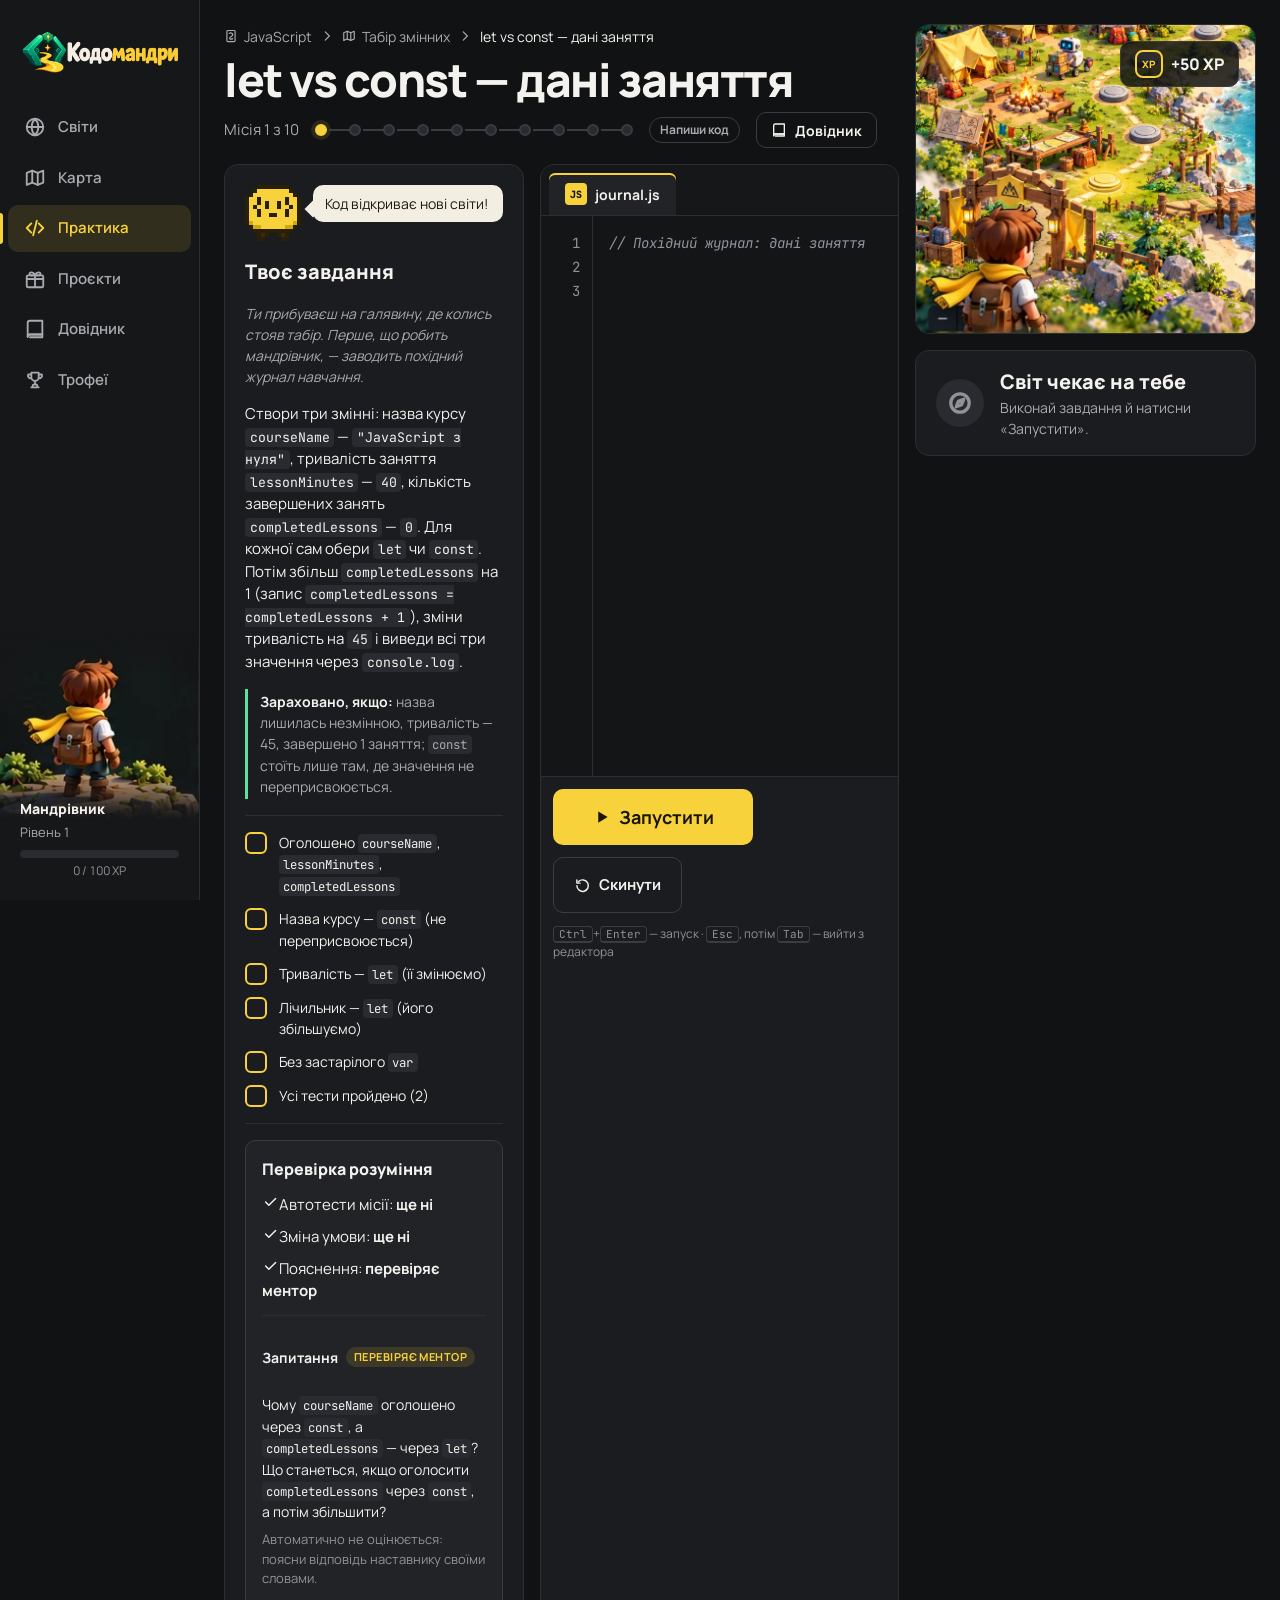
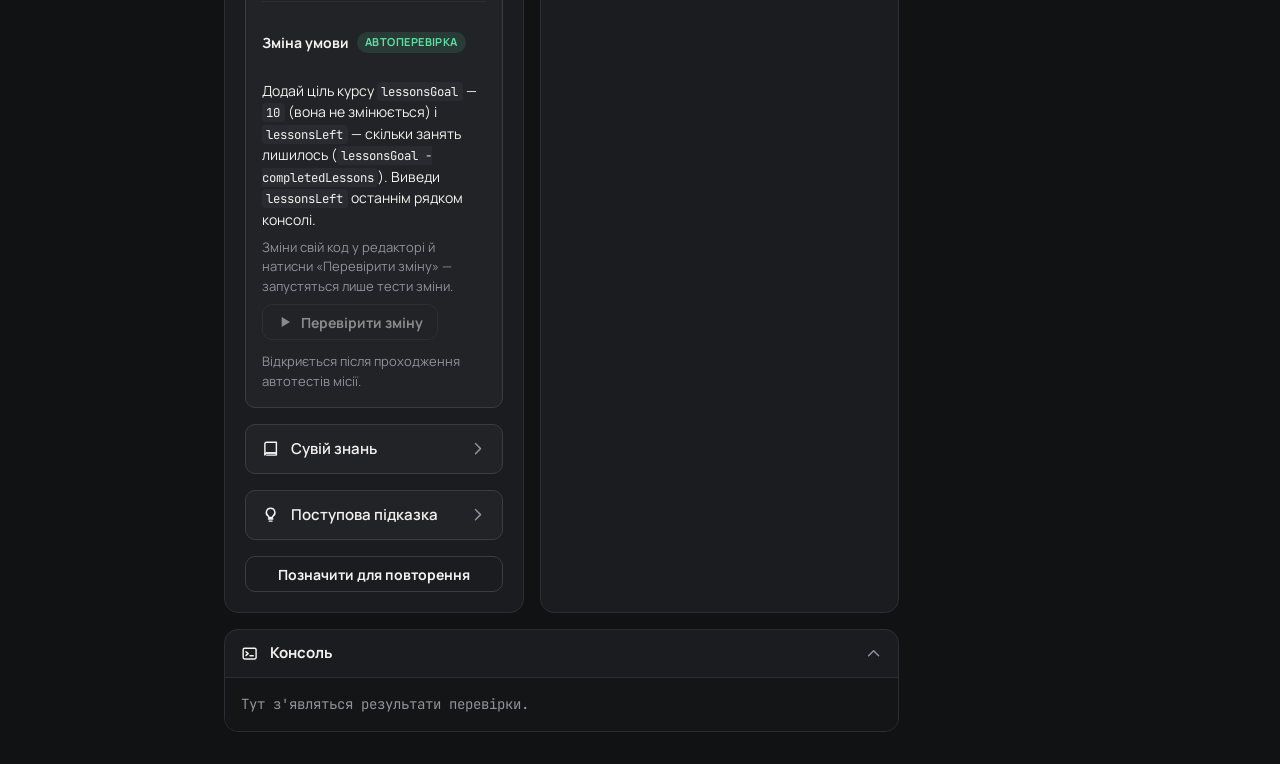
==== levels/level.html @ b5999eeb "feat: add backup and learning resume flows Keep progress portable and return learners to unfinished " ====
<!doctype html>
<html lang="uk">
<head>
  <meta charset="utf-8">
  <meta name="viewport" content="width=device-width, initial-scale=1">
  <title>Кодомандри — місія</title>
  <meta name="theme-color" content="#121314">
  <link rel="preconnect" href="https://fonts.googleapis.com">
  <link rel="preconnect" href="https://fonts.gstatic.com" crossorigin>
  <link rel="stylesheet" href="https://fonts.googleapis.com/css2?family=JetBrains+Mono:wght@400;600&family=Manrope:wght@500;600;700;800&display=swap">
  <link rel="stylesheet" href="../css/style.css?v=20261027e">
  <link rel="icon" type="image/png" sizes="1254x1254" href="../assets/brand/kodomandry-icon.png">
</head>
<body data-page="mission">
  <a class="skip-link" href="#main">Перейти до вмісту</a>
  <div class="shell">
    <aside class="sidebar" id="sidebar"></aside>
    <main class="main" id="main" tabindex="-1"></main>
  </div>

  <script>
    // Якщо скрипт гри впав під час побудови сторінки (наприклад, браузер узяв із кешу
    // файли різних версій), замість порожнього екрана — пояснення й кнопка «Оновити».
    (function () {
      var shown = false;
      window.addEventListener("error", function (e) {
        if (shown || !e.filename || e.filename.indexOf("/js/") === -1) return;
        setTimeout(function () {
          var main = document.getElementById("main");
          if (shown || !main || main.innerText.trim()) return;
          shown = true;
          main.innerHTML = '<section class="card locked-screen"><h1>Сторінка не завантажилась</h1>' +
            "<p>Схоже, браузер узяв частину файлів гри зі старої версії. Онови сторінку — твій прогрес не загубиться.</p>" +
            '<div class="locked-actions"><button type="button" class="btn btn-primary" id="boot-reload">Оновити сторінку</button></div></section>';
          document.getElementById("boot-reload").addEventListener("click", function () { location.reload(); });
        }, 0);
      });
    })();
  </script>
  <script src="../js/storage.js?v=20261027e"></script>
  <script src="../js/worlds.js?v=20261027e"></script>
  <script src="../js/levels.js?v=20261027e"></script>
  <script src="../js/levels-checks.js?v=20261027e"></script>
  <script src="../js/levels-web.js?v=20261027e"></script>
  <script src="../js/game.js?v=20261027e"></script>
  <script src="../js/art.js?v=20261027e"></script>
  <script src="../js/art-web.js?v=20261027e"></script>
  <script src="../js/locations-art.js?v=20261027e"></script>
  <script src="../js/scene.js?v=20261027e"></script>
  <script src="../js/ui.js?v=20261027e"></script>
  <script src="../js/handbook.js?v=20261027e"></script>
  <script src="../js/checker.js?v=20261027e"></script>
  <script src="../js/mission.js?v=20261027e"></script>
</body>
</html>
---- css/style.css ----
/* =========================================================
   JS Quest — стилі.
   Темний графітовий фон, жовтий акцент JavaScript,
   м'ятно-зелені стани успіху. Піксель-арт — лише в canvas,
   увесь текст і UI — сучасні й читабельні.
   ========================================================= */

:root {
  --bg: #111213;
  --bg-raised: #161719;
  --surface: #1b1c1f;
  --surface-2: #222327;
  --surface-3: #2a2b30;
  --border: #2d2e33;
  --border-strong: #3b3c42;

  --text: #f3f2ee;
  --text-muted: #a8aab0;
  --text-dim: #8f9299; /* ≥ 4.5:1 на всіх поверхнях — для дрібного другорядного тексту */

  --yellow: #f7d23a;
  --yellow-hover: #ffe061;
  --yellow-soft: rgba(247, 210, 58, 0.12);
  --yellow-ink: #191404;
  --mint: #5ee0a0;
  --mint-soft: rgba(94, 224, 160, 0.12);
  --mint-border: rgba(94, 224, 160, 0.45);
  --coral: #ff8a76;
  --coral-soft: rgba(255, 138, 118, 0.12);

  --font: "Manrope", system-ui, -apple-system, "Segoe UI", Roboto, sans-serif;
  --mono: "JetBrains Mono", ui-monospace, "Cascadia Code", Consolas, monospace;

  --r-sm: 6px;
  --r: 10px;
  --r-lg: 14px;

  --s1: 4px;
  --s2: 8px;
  --s3: 12px;
  --s4: 16px;
  --s5: 20px;
  --s6: 24px;
  --s8: 32px;

  --sidebar-w: 200px;
  --ease: cubic-bezier(0.2, 0.7, 0.2, 1);
  color-scheme: dark;
}

*, *::before, *::after { box-sizing: border-box; }

html { -webkit-text-size-adjust: 100%; }

body {
  margin: 0;
  background: var(--bg);
  color: var(--text);
  font-family: var(--font);
  font-size: 15px;
  line-height: 1.5;
  -webkit-font-smoothing: antialiased;
}

h1, h2, h3, p { margin: 0; }
ul, ol { margin: 0; padding: 0; list-style: none; }
a { color: inherit; }
button, input, textarea { font: inherit; color: inherit; }
code { font-family: var(--mono); font-size: 0.88em; background: var(--surface-3); border-radius: 4px; padding: 0.08em 0.35em; }
/* Лігатури JetBrains Mono перетворюють >= на «≥» — новачок може подумати, що так і треба друкувати. */
code, pre, textarea, kbd, .text-input { font-variant-ligatures: none; font-feature-settings: "liga" 0, "calt" 0; }

.pixel { image-rendering: pixelated; image-rendering: crisp-edges; display: block; }

.icon { width: 1.15em; height: 1.15em; flex: none; }

.visually-hidden {
  position: absolute !important; width: 1px; height: 1px; padding: 0; margin: -1px;
  overflow: hidden; clip: rect(0 0 0 0); white-space: nowrap; border: 0;
}

.skip-link {
  position: absolute; left: var(--s4); top: -60px; z-index: 100;
  background: var(--yellow); color: var(--yellow-ink); padding: var(--s2) var(--s4);
  border-radius: var(--r-sm); font-weight: 700; text-decoration: none;
}
.skip-link:focus { top: var(--s4); }

:focus-visible { outline: 2px solid var(--yellow); outline-offset: 2px; }

/* ---------- каркас ---------- */

.shell { display: flex; min-height: 100vh; }

.sidebar {
  position: sticky; top: 0; height: 100vh; width: var(--sidebar-w); flex: none;
  display: flex; flex-direction: column; gap: var(--s6);
  padding: var(--s6) 0 0; background: var(--bg-raised); border-right: 1px solid var(--border);
  overflow: hidden;
}

.logo { display: block; padding: 0 var(--s4); text-decoration: none; min-height: 56px; }
.logo-image { display: block; width: 100%; height: auto; aspect-ratio: 3 / 1; object-fit: contain; }

.nav ul { display: flex; flex-direction: column; gap: var(--s1); padding: 0 var(--s2); }
.nav-link {
  display: flex; align-items: center; gap: var(--s3);
  padding: 12px var(--s4); border-radius: var(--r); text-decoration: none;
  color: var(--text-muted); font-weight: 600; position: relative;
  transition: background 0.15s, color 0.15s;
}
.nav-link .icon { width: 22px; height: 22px; }
.nav-link:hover { color: var(--text); background: var(--surface); }
.nav-link.is-active { color: var(--yellow); background: var(--yellow-soft); }
.nav-link.is-active::before {
  content: ""; position: absolute; left: -8px; top: 8px; bottom: 8px; width: 3px; border-radius: 0 3px 3px 0; background: var(--yellow);
}

/* Мандрівник унизу меню: ілюстрація героя і рівень. */
.sidebar-hero { margin-top: auto; position: relative; }
.sidebar-hero-art {
  display: block; width: 100%; height: auto; pointer-events: none;
  -webkit-mask-image: linear-gradient(to bottom, transparent, #000 22%, #000 70%, transparent);
  mask-image: linear-gradient(to bottom, transparent, #000 22%, #000 70%, transparent);
}
.sidebar-hero-info { position: relative; margin-top: -22px; padding: 0 var(--s5) var(--s5); display: grid; gap: 4px; }
.sidebar-hero-info strong { font-size: 14px; font-weight: 800; }
.sidebar-hero-info span { font-size: 13px; color: var(--text-muted); }
.sidebar-hero-info .xp-bar { height: 8px; margin-top: 4px; }
.sidebar-hero-info small { font-size: 12px; color: var(--text-dim); text-align: center; font-variant-numeric: tabular-nums; }
.bubble {
  position: relative; border: 1px solid var(--border-strong); border-radius: var(--r);
  padding: var(--s2) var(--s3); font-size: 13px; color: var(--text-muted); background: var(--surface);
}
.bubble::after {
  content: ""; position: absolute; right: 26px; bottom: -7px; width: 12px; height: 12px;
  background: var(--surface); border-right: 1px solid var(--border-strong); border-bottom: 1px solid var(--border-strong);
  transform: rotate(45deg);
}
@keyframes bob { 50% { transform: translateY(-3px); } }

.main { flex: 1; min-width: 0; padding: var(--s6) var(--s6) var(--s8); outline: none; }

.view { display: flex; flex-direction: column; gap: var(--s5); max-width: 1480px; margin: 0 auto; }
.view[hidden] { display: none; }

.card { background: var(--surface); border: 1px solid var(--border); border-radius: var(--r-lg); }

.eyebrow { font-size: 12px; font-weight: 700; letter-spacing: 0.06em; text-transform: uppercase; color: var(--text-dim); }

.section-title { font-size: 20px; font-weight: 800; margin-top: var(--s3); }

/* ---------- кнопки ---------- */

.btn {
  display: inline-flex; align-items: center; justify-content: center; gap: var(--s2);
  min-height: 44px; padding: 10px var(--s5); border-radius: var(--r); border: 1px solid transparent;
  font-weight: 700; text-decoration: none; cursor: pointer; white-space: nowrap;
  transition: background 0.15s, border-color 0.15s, transform 0.1s;
}
.btn:active { transform: translateY(1px); }
.btn-primary { background: var(--yellow); color: var(--yellow-ink); }
.btn-primary:hover { background: var(--yellow-hover); }
.btn-primary .icon { width: 18px; height: 18px; }
.btn-lg { min-height: 56px; font-size: 18px; width: 100%; }
.btn-ghost { background: transparent; border-color: var(--border-strong); color: var(--text); }
.btn-ghost:hover { background: var(--surface-2); }
.btn[disabled] { opacity: 0.5; cursor: not-allowed; }

.icon-btn {
  display: grid; place-items: center; width: 40px; height: 40px; flex: none;
  border-radius: var(--r-sm); border: 1px solid var(--border-strong); background: var(--surface-2); cursor: pointer;
}
.icon-btn:hover { background: var(--surface-3); }

/* ---------- верхня панель ---------- */

.topbar { display: grid; grid-template-columns: minmax(0, 1fr) minmax(300px, 370px); gap: var(--s5); align-items: center; }
.topbar-title { display: flex; align-items: center; gap: var(--s6); flex-wrap: wrap; }
.topbar h1 { font-size: clamp(30px, 4vw, 52px); font-weight: 800; letter-spacing: -0.03em; line-height: 1.05; }
.subtitle { color: var(--text-muted); font-size: 15px; }

.xp-card { background: var(--surface); border: 1px solid var(--border); border-radius: var(--r-lg); padding: var(--s4) var(--s5); }
.xp-head { display: flex; justify-content: space-between; align-items: baseline; gap: var(--s3); margin-bottom: var(--s3); }
.xp-head strong { font-size: 18px; font-weight: 800; }
.xp-head span { color: var(--text-muted); font-size: 14px; font-variant-numeric: tabular-nums; }
.xp-bar { height: 12px; background: var(--surface-3); border-radius: 99px; overflow: hidden; }
.xp-bar span { display: block; height: 100%; background: var(--yellow); border-radius: 99px; transition: width 0.8s var(--ease); }

/* ---------- карта ---------- */

.map-layout { display: grid; grid-template-columns: minmax(0, 1fr) minmax(300px, 370px); gap: var(--s5); align-items: start; }

.map-card { position: relative; padding: 0; overflow: hidden; }
.map-scroll { overflow: hidden; scrollbar-width: thin; border-radius: var(--r-lg); }
.map-stage { position: relative; width: 100%; aspect-ratio: 400 / 250; }
.map-canvas { width: 100%; height: 100%; }
.map-path { position: absolute; inset: 0; width: 100%; height: 100%; pointer-events: none; }
.trail { fill: none; stroke-linecap: round; stroke-width: 3; vector-effect: non-scaling-stroke; stroke-dasharray: 1 9; }
.trail.is-done { stroke: #fffaf0; }
.trail.is-next { stroke: var(--yellow); stroke-width: 4; animation: march 1.2s linear infinite; }
.trail.is-locked { stroke: rgba(230, 232, 236, 0.55); stroke-width: 2.5; }
@keyframes march { to { stroke-dashoffset: -20; } }

/* Компактні підписи 3D-карти: значки замість назв. */
.map-stage.is-compact .loc-label:not(.is-current):not(:hover):not(:focus-visible):not(.is-selected) .loc-text { display: none; }
.map-stage.is-compact .loc-label.is-locked:not(:hover):not(:focus-visible):not(.is-selected) .loc-name { display: none; }
.map-stage.is-compact .loc-label.is-done:not(:hover):not(:focus-visible):not(.is-selected) .loc-name { padding: 3px; border-radius: 50%; }
.map-stage.is-compact .loc-label:hover, .map-stage.is-compact .loc-label:focus-visible, .map-stage.is-compact .loc-label.is-selected { z-index: 2; }
.map-stage.is-compact .loc-lock { width: 24px; height: 24px; } /* мінімальна ціль натискання — 24 px */

/* Намальована карта світу: ілюстрація під підписами локацій. */
.map-art { position: absolute; inset: 0; display: block; width: 100%; height: 100%; object-fit: cover; user-select: none; -webkit-user-drag: none; }
.map-art[hidden], .map-canvas[hidden] { display: none; }
/* Над закритими землями — туман, що розвіюється, коли локацію відкрито. */
.map-stage.is-art .loc-label.is-locked::before {
  content: ""; position: absolute; left: 50%; top: -60px; width: 190px; height: 120px; transform: translateX(-50%);
  border-radius: 50%; background: radial-gradient(closest-side, rgba(232, 238, 244, 0.72), rgba(232, 238, 244, 0.35) 60%, transparent);
  pointer-events: none; z-index: -1;
}
.map-stage { flex: none; }
.map-hero[hidden] { display: none; }
.map-hero { position: absolute; width: 4.6%; pointer-events: none; z-index: 2; filter: drop-shadow(0 2px 0 rgba(0, 0, 0, 0.35)); }
.map-hero canvas { width: 100%; height: auto; animation: bob 1.4s steps(2) infinite; }
.map-hero::after {
  content: ""; position: absolute; left: 10%; right: 10%; bottom: -6%; height: 12%;
  border-radius: 50%; background: radial-gradient(rgba(247, 210, 58, 0.75), transparent 70%); z-index: -1;
}

.map-labels { position: absolute; inset: 0; z-index: 3; }
.loc-label {
  position: absolute; transform: translateX(-50%);
  display: flex; flex-direction: column; align-items: center; gap: 4px;
  padding: 0; border: 0; background: none; cursor: pointer;
}
.loc-label.align-right { transform: translateX(-100%); align-items: flex-end; }
.loc-name {
  display: inline-flex; align-items: center; gap: 6px; white-space: nowrap;
  padding: 5px 10px 5px 6px; border-radius: 8px; font-size: 13px; font-weight: 700;
  background: rgba(17, 18, 19, 0.88); border: 1px solid rgba(255, 255, 255, 0.12); color: var(--text);
  box-shadow: 0 2px 0 rgba(0, 0, 0, 0.3); transition: transform 0.15s var(--ease), border-color 0.15s;
}
.loc-label.is-locked .loc-name { color: var(--text-muted); padding-left: 10px; }
.loc-label.is-current .loc-name { border-color: var(--yellow); color: var(--yellow); box-shadow: 0 0 0 3px rgba(247, 210, 58, 0.18); }
.loc-label:hover .loc-name, .loc-label.is-selected .loc-name { transform: translateY(-2px); border-color: var(--yellow); }
.loc-label:focus-visible { outline: none; }
.loc-label:focus-visible .loc-name { outline: 2px solid var(--yellow); outline-offset: 2px; }
.loc-icon { display: grid; place-items: center; width: 20px; height: 20px; border-radius: 50%; }
.loc-icon .icon { width: 13px; height: 13px; stroke-width: 3; }
.loc-icon.is-done { background: var(--mint); color: #0d2a1c; }
.loc-icon.is-current { background: var(--yellow); color: var(--yellow-ink); }
.loc-lock {
  order: -1; display: grid; place-items: center; width: 26px; height: 26px; border-radius: 50%;
  background: rgba(17, 18, 19, 0.88); border: 1px solid rgba(255, 255, 255, 0.14); color: var(--text-muted);
}
.loc-lock .icon { width: 14px; height: 14px; }
.loc-here {
  background: var(--yellow); color: var(--yellow-ink); font-size: 12px; font-weight: 800;
  padding: 2px 10px; border-radius: 6px; box-shadow: 0 2px 0 rgba(0, 0, 0, 0.3);
}

.location-panel {
  position: absolute; left: var(--s4); bottom: var(--s4); z-index: 5;
  width: min(380px, calc(100% - 32px)); max-height: calc(100% - 32px); overflow: auto;
  background: rgba(22, 23, 25, 0.97); border: 1px solid var(--border-strong); border-radius: var(--r-lg);
  padding: var(--s4); box-shadow: 0 18px 50px rgba(0, 0, 0, 0.45);
  animation: rise 0.25s var(--ease);
}
.location-panel[hidden] { display: none; }
@keyframes rise { from { opacity: 0; transform: translateY(10px); } }
.panel-head { display: flex; justify-content: space-between; gap: var(--s3); margin-bottom: var(--s3); }
.panel-head h2 { font-size: 20px; font-weight: 800; margin: 2px 0 4px; }
.panel-event { font-size: 13px; color: var(--text-muted); display: flex; gap: 6px; align-items: flex-start; }
.panel-event .icon { color: var(--mint); margin-top: 2px; }
.panel-note { display: flex; gap: var(--s2); align-items: center; font-size: 13px; color: var(--text-muted); background: var(--surface-2); border-radius: var(--r-sm); padding: var(--s2) var(--s3); margin-bottom: var(--s3); }

.lv-list { display: flex; flex-direction: column; gap: 2px; }
.lv-row {
  display: grid; grid-template-columns: 28px 24px minmax(0, 1fr) auto; align-items: center; gap: var(--s2);
  padding: 8px var(--s2); border-radius: var(--r-sm); text-decoration: none;
}
a.lv-row:hover { background: var(--surface-2); }
.lv-row.is-locked { opacity: 0.5; }
.lv-badge { display: grid; place-items: center; width: 24px; height: 24px; border-radius: 50%; background: var(--surface-3); color: var(--text-dim); }
.lv-badge .icon { width: 13px; height: 13px; }
.lv-badge.is-done { background: var(--mint); color: #0d2a1c; }
.lv-badge.is-done .icon { stroke-width: 3; }
.lv-badge.is-available { background: var(--yellow); color: var(--yellow-ink); }
.lv-num { color: var(--text-dim); font-size: 13px; font-variant-numeric: tabular-nums; }
.lv-title { font-weight: 600; font-size: 14px; display: flex; flex-direction: column; min-width: 0; }
.lv-title small { color: var(--text-dim); font-weight: 500; font-size: 12px; }
.lv-xp { color: var(--yellow); font-size: 12px; font-weight: 700; }

/* ---------- картка місії ---------- */

.mission-card { padding: var(--s6); display: flex; flex-direction: column; gap: var(--s4); }
.mission-card h2 { font-size: clamp(26px, 2.6vw, 34px); font-weight: 800; letter-spacing: -0.02em; line-height: 1.1; }
.mission-story { color: var(--text-muted); font-size: 16px; }
.scene-frame { border-radius: var(--r); overflow: hidden; border: 1px solid var(--border-strong); background: #0c0d0e; }
.scene-canvas { width: 100%; height: auto; aspect-ratio: 192 / 128; }
/* Картка місії на карті: та сама ілюстрована сцена, що й на екрані місії, але ширша. */
.scene-frame .scene-art { aspect-ratio: 3 / 2; }
.scene-frame .scene-hero { height: 58%; }
.mission-meta { display: flex; flex-wrap: wrap; gap: var(--s2) var(--s5); align-items: center; margin: 0; }
.mission-meta dd { margin: 0; display: flex; align-items: center; gap: var(--s2); font-weight: 600; color: var(--text-muted); }
.mission-meta .xp-reward { color: var(--yellow); font-weight: 800; }
.mission-meta .task-type { font-size: 13px; padding: 2px 10px; border: 1px solid var(--border-strong); border-radius: 99px; }

/* ---------- інвентар ---------- */

.inventory { display: flex; align-items: center; gap: var(--s6); padding: var(--s5) var(--s6); }
.inventory-intro { flex: none; width: 230px; padding-right: var(--s6); border-right: 1px solid var(--border); }
.inventory-intro h2 { font-size: 22px; font-weight: 800; }
.inventory-intro p { color: var(--text-muted); margin-top: 4px; }
.inventory-slots { display: flex; flex-wrap: wrap; gap: var(--s2); flex: 1; padding: 2px; }
.slot {
  flex: none; width: 58px; height: 58px; border-radius: var(--r);
  border: 1px dashed var(--border-strong); display: grid; place-items: center;
}
.slot.is-filled { border: 1px solid var(--border-strong); background: var(--surface-2); }
.slot canvas { width: 40px; height: 40px; }
.slot .trophy-img { width: 88%; height: 88%; object-fit: contain; }
.parchment {
  flex: none; width: 190px; padding: var(--s3) var(--s4); text-align: center; font-size: 13px; font-weight: 600;
  color: #3b2a12; background: #d9bf8c; border-radius: 4px;
  box-shadow: inset 0 0 0 2px #c2a46c, inset 0 0 18px rgba(120, 80, 30, 0.35);
}

/* ---------- проєкти й журнал ---------- */

.projects-grid { display: grid; grid-template-columns: repeat(auto-fill, minmax(250px, 1fr)); gap: var(--s4); }
.project { display: flex; flex-direction: column; gap: var(--s2); padding: var(--s5); text-decoration: none; transition: border-color 0.15s, transform 0.15s var(--ease); }
a.project:hover { border-color: var(--yellow); transform: translateY(-2px); }
.project.is-locked { opacity: 0.55; }
.project h3 { font-size: 18px; font-weight: 800; }
.project p { color: var(--text-muted); font-size: 14px; }
.project-meta { margin-top: auto; padding-top: var(--s2); color: var(--text-dim); font-size: 13px; }
.project-status { display: inline-flex; align-items: center; gap: 6px; font-size: 12px; font-weight: 700; text-transform: uppercase; letter-spacing: 0.05em; color: var(--text-dim); }
.project-status.is-done { color: var(--mint); }
.project-status.is-available { color: var(--yellow); }

.journal { display: flex; flex-direction: column; gap: var(--s2); }
.journal-item summary {
  display: grid; grid-template-columns: 36px minmax(0, 1fr) auto 20px; align-items: center; gap: var(--s3);
  padding: var(--s3) var(--s4); cursor: pointer; list-style: none;
}
.journal-item summary::-webkit-details-marker { display: none; }
.journal-icon { display: grid; place-items: center; width: 34px; height: 34px; border-radius: 50%; background: var(--surface-3); color: var(--text-dim); }
.journal-item.is-done .journal-icon { background: var(--mint); color: #0d2a1c; }
.journal-item.is-current .journal-icon { background: var(--yellow); color: var(--yellow-ink); }
.journal-name { font-weight: 800; display: flex; flex-direction: column; }
.journal-name small { color: var(--text-dim); font-weight: 500; font-size: 13px; }
.journal-count { color: var(--text-muted); font-variant-numeric: tabular-nums; font-weight: 600; }
.journal-chevron { transition: transform 0.2s; color: var(--text-dim); }
.journal-item[open] .journal-chevron { transform: rotate(180deg); }
.journal-item .lv-list { padding: 0 var(--s3) var(--s3); }

/* ---------- профіль ---------- */

.profile { display: flex; flex-direction: column; gap: var(--s5); }
.profile-hero { display: flex; gap: var(--s8); padding: var(--s6); align-items: center; }
.profile-avatar {
  flex: none; width: 180px; height: 200px; border-radius: var(--r); display: grid; place-items: end center; padding-bottom: 18px;
  background: linear-gradient(to top, #2f6b33 0 18px, #4a9a3c 18px 26px, #7fc3ec 26px, #d6eef9);
}
.profile-avatar canvas { width: 96px; height: 132px; animation: bob 1.6s steps(2) infinite; }
.profile-info { flex: 1; display: flex; flex-direction: column; gap: var(--s2); }
.profile-info h2 { font-size: 34px; font-weight: 800; }
.stats { display: grid; grid-template-columns: repeat(auto-fill, minmax(150px, 1fr)); gap: var(--s3); margin: var(--s4) 0 0; }
.stats div { background: var(--surface-2); border-radius: var(--r); padding: var(--s3) var(--s4); }
.stats dt { color: var(--text-dim); font-size: 12px; font-weight: 600; }
.stats dd { margin: 2px 0 0; font-size: 20px; font-weight: 800; display: flex; align-items: center; gap: 6px; }
.stats dd .icon { color: var(--yellow); }
.trophy-grid { display: grid; grid-template-columns: repeat(auto-fill, minmax(280px, 1fr)); gap: var(--s3); }
.trophy { display: flex; gap: var(--s4); padding: var(--s4); align-items: flex-start; }
.trophy-art { flex: none; width: 72px; height: 72px; border-radius: var(--r); background: var(--surface-2); display: grid; place-items: center; }
.trophy-art canvas { width: 48px; height: 48px; }
.trophy-art .trophy-img { width: 66px; height: 66px; object-fit: contain; }
.trophy-art .is-silhouette { filter: brightness(0) opacity(0.35); }
.trophy-info { display: flex; flex-direction: column; gap: 6px; min-width: 0; flex: 1; }
.trophy h3 { font-size: 16px; font-weight: 800; display: flex; flex-wrap: wrap; align-items: center; gap: 6px; }
.trophy-badge { font-size: 11px; font-weight: 800; letter-spacing: 0.03em; text-transform: uppercase; padding: 2px 8px; border-radius: 99px; color: var(--text-muted); background: var(--surface-3); }
.trophy.is-owned .trophy-badge { color: #0d2a1c; background: var(--mint); }
.trophy-facts { margin: 0; display: flex; flex-direction: column; gap: 2px; font-size: 13px; }
.trophy-facts div { display: flex; gap: 6px; }
.trophy-facts dt { color: var(--text-dim); flex: none; }
.trophy-facts dt::after { content: ":"; }
.trophy-facts dd { margin: 0; color: var(--text-muted); }
.trophy-why { display: flex; gap: 6px; align-items: flex-start; font-size: 13px; color: var(--text-muted); }
.trophy-why .icon { flex: none; width: 16px; height: 16px; margin-top: 2px; }
.trophy-why strong { color: var(--text); }
.trophy.is-owned { border-color: var(--mint-border); }
.trophy.is-owned .trophy-why .icon { color: var(--mint); }
.trophy-progress { display: flex; align-items: center; gap: var(--s2); font-size: 12px; color: var(--text-muted); font-variant-numeric: tabular-nums; }
.trophy-progress .xp-bar { flex: 1; height: 8px; }
.danger-zone { display: flex; justify-content: flex-end; }
/* Резервні копії: розділ видно лише тоді, коли модуль збереження додав у гніздо свої дії. */
.save-panel { display: flex; flex-wrap: wrap; align-items: center; justify-content: space-between; gap: var(--s3) var(--s5); padding: var(--s4) var(--s5); }
.save-panel h2 { font-size: 18px; font-weight: 800; }
.save-panel p { color: var(--text-muted); font-size: 14px; }
.save-panel:not(:has(.action-slot > *)) { display: none; }

/* ---------- світ-хаб ---------- */

.hub-layout { display: grid; grid-template-columns: minmax(0, 1fr) minmax(300px, 370px); gap: var(--s5); align-items: start; }
.hub-main { display: flex; flex-direction: column; gap: var(--s4); min-width: 0; }
.hub-head { display: flex; align-items: baseline; gap: var(--s5); flex-wrap: wrap; }
.hub-head h1 { font-size: clamp(30px, 4vw, 52px); font-weight: 800; letter-spacing: -0.03em; line-height: 1.05; }
.hub-scene { padding: 0; overflow: hidden; }
.hub-stage { position: relative; container-type: inline-size; }
.hub-art { display: block; width: 100%; height: auto; user-select: none; -webkit-user-drag: none; }
.hub-portals { position: absolute; inset: 0; }

/* Портал = клікабельна арка з підписом унизу; підпис гри лягає поверх намальованого. */
.portal-spot {
  position: absolute; display: flex; flex-direction: column; justify-content: flex-end; align-items: center;
  padding: 0; border: 0; background: none; cursor: pointer; border-radius: 18px;
}
.portal-spot::before {
  content: ""; position: absolute; left: 12%; right: 12%; top: 0; bottom: 18%; border-radius: 50% 50% 10% 10% / 30% 30% 10% 10%;
  box-shadow: 0 0 0 0 transparent; transition: box-shadow 0.25s var(--ease), background 0.25s;
}
.portal-spot:hover::before, .portal-spot.is-selected::before { background: radial-gradient(closest-side, rgba(247, 210, 58, 0.16), transparent); }
.portal-label {
  position: relative; display: grid; justify-items: center; gap: 0.15cqw; width: 100%; min-height: 5.8cqw; align-content: center;
  padding: 0.6cqw 1cqw; border-radius: 1.1cqw; text-align: center;
  background: rgba(20, 21, 23, 0.94); border: 2px solid rgba(255, 255, 255, 0.1);
  box-shadow: 0 0.4cqw 1.2cqw rgba(0, 0, 0, 0.45); transition: transform 0.15s var(--ease), border-color 0.15s;
}
.portal-label strong { font-size: clamp(11px, 1.55cqw, 17px); font-weight: 800; line-height: 1.15; color: var(--text); }
.portal-label small { font-size: clamp(10px, 1.2cqw, 13px); color: var(--text-muted); line-height: 1.2; }
.portal-spot:hover .portal-label, .portal-spot:focus-visible .portal-label { transform: translateY(-2px); border-color: rgba(247, 210, 58, 0.6); }
.portal-spot.is-selected .portal-label { border-color: var(--yellow); box-shadow: 0 0 0 0.35cqw rgba(247, 210, 58, 0.2), 0 0 1.6cqw rgba(247, 210, 58, 0.35); }
.portal-spot.is-selected .portal-label strong { color: var(--yellow); }
.portal-spot.is-soon .portal-label strong, .portal-spot.is-locked .portal-label strong { color: #d9dbe0; }
.portal-spot:focus-visible { outline: none; }
.portal-spot:focus-visible .portal-label { outline: 2px solid var(--yellow); outline-offset: 2px; }
.portal-badge { position: absolute; top: -0.9cqw; right: -0.9cqw; display: grid; place-items: center; width: 2.2cqw; height: 2.2cqw; min-width: 18px; min-height: 18px; border-radius: 50%; }
.portal-badge.is-done { background: var(--mint); color: #0d2a1c; }
.portal-badge .icon { width: 70%; height: 70%; stroke-width: 3; }

.hub-side { display: flex; flex-direction: column; gap: var(--s4); }
.world-panel { padding: var(--s6) var(--s5); display: flex; flex-direction: column; gap: var(--s4); }
.world-panel .eyebrow { color: var(--yellow); text-transform: none; letter-spacing: 0; font-size: 14px; }
.wp-title { font-size: clamp(26px, 2.4vw, 34px); font-weight: 800; letter-spacing: -0.02em; line-height: 1.1; margin-top: calc(-1 * var(--s2)); }
.wp-blurb { color: var(--text-muted); font-size: 15px; }
.wp-stats { display: grid; grid-template-columns: 1fr 1fr; gap: var(--s3); margin-top: var(--s2); }
.wp-stat { display: flex; align-items: center; gap: var(--s3); font-size: 14px; font-weight: 600; }
.wp-ic { display: grid; place-items: center; width: 46px; height: 46px; border-radius: 50%; border: 1px solid var(--border-strong); flex: none; }
.wp-ic .icon { width: 20px; height: 20px; }
.wp-progress-head { display: flex; justify-content: space-between; font-size: 14px; font-weight: 600; margin-bottom: var(--s2); font-variant-numeric: tabular-nums; }
.wp-progress .xp-bar { height: 10px; }
.xp-bar.is-mint span { background: var(--mint); }
.wp-subtitle { font-size: 15px; font-weight: 800; margin-top: var(--s2); }
.next-step {
  display: flex; align-items: center; gap: var(--s3); padding-right: var(--s3); min-height: 72px; overflow: hidden;
  border: 1px solid var(--border-strong); border-radius: var(--r); text-decoration: none; color: var(--text); font-weight: 800;
  background: var(--surface-2, rgba(255, 255, 255, 0.03)); transition: border-color 0.15s;
}
.next-step:hover { border-color: var(--yellow); }
.next-step img { width: 120px; height: 72px; object-fit: cover; flex: none; }
.next-step-ph { display: grid; place-items: center; width: 72px; height: 72px; flex: none; color: var(--yellow); }
.next-step span { flex: 1; min-width: 0; }
.btn-block { width: 100%; justify-content: center; min-height: 54px; font-size: 17px; }
.wp-link { display: inline-flex; align-items: center; justify-content: center; gap: var(--s2); color: var(--text-muted); text-decoration: none; font-weight: 600; font-size: 14px; padding: var(--s2); border-bottom: 1px solid var(--border); padding-bottom: var(--s4); }
.wp-link:hover { color: var(--text); }
.wp-note { display: flex; gap: var(--s2); align-items: flex-start; font-size: 14px; color: var(--text-muted); background: var(--surface-3); border-radius: var(--r); padding: var(--s3) var(--s4); }
.wp-note .icon { flex: none; margin-top: 2px; color: var(--yellow); }
.wp-note.is-done .icon { color: var(--mint); }
.section-sub { font-size: 14px; font-weight: 600; color: var(--text-dim); }

/* ---------- екран локації ---------- */

.loc-bar { display: flex; align-items: center; gap: var(--s4); flex-wrap: wrap; }
.loc-bar h1 { font-size: clamp(26px, 3.2vw, 40px); font-weight: 800; letter-spacing: -0.02em; }
.loc-range { color: var(--text-muted); padding-left: var(--s4); border-left: 1px solid var(--border-strong); font-variant-numeric: tabular-nums; }
.loc-card { position: relative; overflow: hidden; padding: 0; container-type: inline-size; }
.loc-scroll { overflow: hidden; border-radius: var(--r-lg); }
.loc-scroll.is-zoomed { overflow: auto; max-height: 78vh; }
.loc-stage { position: relative; width: 100%; overflow: hidden; }
.loc-stage img { position: absolute; left: 0; width: 100%; height: auto; user-select: none; }
.loc-fx { position: absolute; inset: 0; width: 100%; height: 100%; pointer-events: none; }
.loc-nodes { position: absolute; inset: 0; }

/* Кнопки місій лягають на кам'яні диски ілюстрації. */
.loc-node {
  position: absolute; transform: translate(-50%, -50%); width: clamp(26px, 4.6cqw, 66px); aspect-ratio: 1 / 1.3;
  display: grid; place-items: center; border-radius: 50%; text-decoration: none; color: #fff;
  border: 3px solid rgba(255, 255, 255, 0.55); background: rgba(14, 16, 24, 0.35); cursor: pointer; padding: 0;
  aspect-ratio: 1.45 / 1; box-shadow: 0 0 0 2px rgba(0, 0, 0, 0.25);
  transition: transform 0.15s var(--ease), box-shadow 0.2s;
}
.loc-node:hover, .loc-node:focus-visible { transform: translate(-50%, -50%) scale(1.12); z-index: 3; }
.loc-node:focus-visible { outline: 3px solid var(--yellow); outline-offset: 3px; }
.ln-num { font-weight: 800; font-size: clamp(11px, 1.5cqw, 20px); text-shadow: 0 1px 2px rgba(0, 0, 0, 0.85); }
.loc-node.is-done { border-color: var(--mint); background: rgba(94, 224, 160, 0.3); box-shadow: 0 0 14px rgba(94, 224, 160, 0.55); }
.loc-node.is-available { border-color: var(--yellow); background: rgba(247, 210, 58, 0.4); animation: nodePulse 1.6s ease-in-out infinite; }
.loc-node.is-locked { border-color: rgba(255, 255, 255, 0.3); background: rgba(10, 12, 20, 0.55); color: rgba(255, 255, 255, 0.7); }
@keyframes nodePulse {
  0%, 100% { box-shadow: 0 0 0 0 rgba(247, 210, 58, 0.7), 0 0 18px rgba(247, 210, 58, 0.6); }
  50% { box-shadow: 0 0 0 10px rgba(247, 210, 58, 0), 0 0 26px rgba(247, 210, 58, 0.9); }
}
.ln-badge { position: absolute; top: -6px; right: -6px; width: clamp(14px, 1.6cqw, 22px); height: clamp(14px, 1.6cqw, 22px); border-radius: 50%; display: grid; place-items: center; background: var(--mint); color: #0d2a1c; }
.ln-badge .icon { width: 70%; height: 70%; stroke-width: 3.2; }
.ln-badge.is-lock { background: #2a2b30; color: var(--text-muted); }
.ln-here {
  position: absolute; bottom: calc(100% + 6px); left: 50%; transform: translateX(-50%); white-space: nowrap;
  background: var(--yellow); color: var(--yellow-ink); font-size: 12px; font-weight: 800; padding: 2px 10px; border-radius: 6px;
  box-shadow: 0 2px 0 rgba(0, 0, 0, 0.3); animation: bob 1.4s steps(2) infinite;
}
.ln-tip {
  position: absolute; top: calc(100% + 6px); left: 50%; transform: translateX(-50%); white-space: nowrap; pointer-events: none;
  background: rgba(17, 18, 19, 0.92); color: var(--text); font-size: 12px; font-weight: 700; padding: 3px 9px; border-radius: 6px;
  opacity: 0; transition: opacity 0.15s;
}
.loc-node:hover .ln-tip, .loc-node:focus-visible .ln-tip { opacity: 1; }
.loc-trophy { border-color: rgba(247, 210, 58, 0.5); background: rgba(14, 16, 24, 0.55); cursor: default; }
.loc-trophy canvas { width: 70%; height: auto; filter: grayscale(1) brightness(0.6); }
.loc-trophy.is-owned { border-color: var(--yellow); box-shadow: 0 0 20px rgba(247, 210, 58, 0.8); }
.loc-trophy.is-owned canvas { filter: none; }
/* Намальований трофей стоїть на постаменті й більший за сам диск; закритий — темний силует. */
.loc-trophy .trophy-img {
  position: absolute; left: 50%; bottom: 30%; width: 190%; height: auto; transform: translateX(-50%); pointer-events: none;
  filter: brightness(0) opacity(0.45); animation: trophy-float 3.2s ease-in-out infinite;
}
.loc-trophy.is-owned .trophy-img { filter: drop-shadow(0 4px 6px rgba(0, 0, 0, 0.55)) drop-shadow(0 0 10px rgba(247, 210, 58, 0.55)); }
@keyframes trophy-float { 50% { transform: translateX(-50%) translateY(-6%); } }

/* Справжні кнопки — точно поверх намальованих на ілюстрації. */
.loc-zoom {
  position: absolute; left: 1.9cqw; bottom: 3.6cqw; display: flex; height: 4.2cqw; min-height: 34px;
  background: #1c1e23; border: 1px solid #3a3d44; border-radius: 1cqw; overflow: hidden; box-shadow: 0 4px 12px rgba(0, 0, 0, 0.4);
}
.loc-zoom button { width: 4.4cqw; min-width: 36px; border: 0; background: none; color: #fff; font-size: clamp(16px, 2cqw, 26px); font-weight: 700; cursor: pointer; }
.loc-zoom button + button { border-left: 1px solid #3a3d44; }
.loc-zoom button:hover { background: #2a2c32; }
.loc-enter {
  position: absolute; right: 1.9cqw; bottom: 3.2cqw; min-height: 36px; height: 4.4cqw; min-width: 120px; width: 13cqw;
  font-size: clamp(14px, 1.5cqw, 20px); border-radius: 0.9cqw; box-shadow: 0 6px 16px rgba(0, 0, 0, 0.4);
}
.loc-enter.is-disabled { background: #3a3d44; color: var(--text-muted); cursor: not-allowed; }
.loc-info { display: grid; grid-template-columns: minmax(0, 1fr) minmax(0, 1.4fr); gap: var(--s4); }
.loc-event { padding: var(--s5); display: flex; flex-direction: column; gap: var(--s2); }
.loc-event h2 { font-size: 20px; font-weight: 800; }
.loc-event h2 .icon { color: var(--mint); }
.loc-event p:not(.eyebrow) { color: var(--text-muted); font-size: 14px; }
.loc-missions { padding: var(--s4); }
.loc-missions h2 { font-size: 18px; font-weight: 800; margin-bottom: var(--s2); }

@media (max-width: 760px) {
  .loc-info { grid-template-columns: minmax(0, 1fr); }
  .loc-range { border-left: 0; padding-left: 0; }
  .ln-here { font-size: 10px; padding: 1px 6px; }
  .loc-enter { width: auto; min-width: 0; min-height: 30px; padding: 4px 10px; font-size: 13px; }
  .loc-enter .icon { width: 14px; height: 14px; }
  .loc-zoom { min-height: 28px; }
  .loc-zoom button { min-width: 28px; font-size: 16px; }
}

/* ---------- довідник ---------- */

.handbook { padding: var(--s5); }
.hb-toolbar { display: flex; flex-wrap: wrap; gap: var(--s3); align-items: center; margin-bottom: var(--s4); }
.hb-search { flex: 1 1 260px; display: flex; align-items: center; gap: var(--s2); padding: 0 var(--s3); min-height: 44px; background: #0f1012; border: 1px solid var(--border-strong); border-radius: var(--r); color: var(--text-dim); }
.hb-search:focus-within { border-color: var(--yellow); box-shadow: 0 0 0 3px var(--yellow-soft); }
.hb-search input { flex: 1; min-width: 0; background: none; border: 0; outline: none; color: var(--text); font-size: 15px; }
.hb-filter select { min-height: 44px; padding: 0 var(--s3); background: #0f1012; color: var(--text); border: 1px solid var(--border-strong); border-radius: var(--r); font: inherit; }
.hb-count { color: var(--text-muted); font-size: 14px; }
.hb-count strong { color: var(--mint); }
.hb-list { display: flex; flex-direction: column; gap: var(--s5); }
.hb-group h2 { display: flex; align-items: baseline; gap: var(--s3); font-size: 18px; font-weight: 800; margin-bottom: var(--s2); }
.hb-group h2 span { color: var(--text-dim); font-size: 13px; font-weight: 600; }
.hb-entry { border: 1px solid var(--border); border-radius: var(--r); background: var(--surface-2); margin-bottom: 6px; }
.hb-entry > summary, .hb-entry.is-locked { display: grid; grid-template-columns: 34px minmax(0, 1fr) 20px; align-items: center; gap: var(--s3); padding: 10px var(--s3); list-style: none; cursor: pointer; }
.hb-entry > summary::-webkit-details-marker { display: none; }
.hb-entry.is-locked { cursor: default; opacity: 0.5; background: transparent; border-style: dashed; }
.hb-num { display: grid; place-items: center; width: 30px; height: 30px; border-radius: 8px; background: var(--surface-3); color: var(--text-muted); font-size: 12px; font-weight: 700; font-variant-numeric: tabular-nums; }
.hb-entry[open] .hb-num, .hb-entry:not(.is-locked) .hb-num { background: var(--mint-soft); color: var(--mint); }
.hb-title { font-weight: 700; display: flex; flex-direction: column; min-width: 0; }
.hb-title small { color: var(--text-dim); font-weight: 500; font-size: 12px; }
.hb-chev { color: var(--text-dim); transition: transform 0.2s; }
.hb-entry[open] .hb-chev { transform: rotate(180deg); }
.hb-body { padding: 0 var(--s4) var(--s4); display: flex; flex-direction: column; gap: var(--s3); font-size: 14px; color: var(--text-muted); }
.hb-concept { color: var(--text); font-size: 15px; }
.hb-label { font-size: 12px; font-weight: 700; text-transform: uppercase; letter-spacing: 0.05em; color: var(--text-dim); }
.hb-code-head { display: flex; align-items: center; justify-content: space-between; margin-bottom: 6px; }
.hb-copy { display: inline-flex; align-items: center; gap: 6px; padding: 4px 10px; border-radius: var(--r-sm); border: 1px solid var(--border-strong); background: var(--surface); color: var(--text-muted); font-size: 12px; font-weight: 600; cursor: pointer; min-height: 32px; }
.hb-copy:hover { color: var(--text); }
.hb-copy .icon { width: 14px; height: 14px; }
.hb-output { color: var(--mint); }
.hb-hint { display: flex; gap: var(--s2); align-items: flex-start; background: var(--yellow-soft); color: var(--text); padding: var(--s3); border-radius: var(--r-sm); }
.hb-hint .icon { color: var(--yellow); margin-top: 2px; }
.hb-replay { align-self: flex-start; min-height: 40px; font-size: 14px; }
.hb-empty { color: var(--text-muted); padding: var(--s6) 0; text-align: center; }

.btn-sm { min-height: 36px; padding: 6px 14px; font-size: 14px; }
.btn-sm .icon { width: 16px; height: 16px; }

.drawer {
  margin: 0 0 0 auto; height: 100vh; max-height: 100vh; width: min(560px, 100vw); padding: 0;
  border: 0; border-left: 1px solid var(--border-strong); background: var(--bg-raised); color: var(--text);
}
.drawer[open] { display: flex; flex-direction: column; animation: slideIn 0.25s var(--ease); }
.drawer::backdrop { background: rgba(0, 0, 0, 0.55); }
@keyframes slideIn { from { transform: translateX(40px); opacity: 0; } }
.drawer-head { display: flex; align-items: center; justify-content: space-between; gap: var(--s3); padding: var(--s4) var(--s5); border-bottom: 1px solid var(--border); }
.drawer-head h2 { display: flex; align-items: center; gap: var(--s2); font-size: 20px; font-weight: 800; }
.drawer-head h2 .icon { color: var(--yellow); }
.drawer-body { flex: 1; overflow: auto; padding: var(--s4) var(--s5); }

/* ---------- сповіщення ---------- */

.toasts { position: fixed; right: var(--s5); bottom: var(--s5); z-index: 50; display: flex; flex-direction: column; gap: var(--s2); max-width: min(420px, calc(100vw - 40px)); }
.toast {
  display: flex; gap: var(--s3); align-items: center; padding: var(--s3) var(--s4);
  background: var(--surface-2); border: 1px solid var(--border-strong); border-radius: var(--r);
  box-shadow: 0 12px 30px rgba(0, 0, 0, 0.4); animation: rise 0.3s var(--ease);
  transition: opacity 0.4s, transform 0.4s;
}
.toast.is-trophy { border-color: var(--mint-border); }
.toast.is-warning { border-color: rgba(247, 210, 58, 0.55); }
.toast.is-warning .icon { color: var(--yellow); }
.toast.is-leaving { opacity: 0; transform: translateY(8px); }
.toast-icon canvas, .toast-icon .trophy-img { width: 40px; height: 40px; object-fit: contain; }

/* =========================================================
   Екран 2 — місія
   ========================================================= */

.mission {
  display: grid; gap: var(--s4) var(--s4); max-width: 1560px; margin: 0 auto;
  grid-template-columns: minmax(260px, 300px) minmax(0, 1fr) minmax(340px, 0.95fr);
  grid-template-areas:
    "head    head    side"
    "task    editor  side"
    "console console side";
  grid-template-rows: auto auto 1fr;
  align-items: start;
}
.m-head { grid-area: head; display: flex; flex-direction: column; gap: var(--s2); }
.m-task { grid-area: task; align-self: stretch; }
.m-editor { grid-area: editor; align-self: stretch; }
.m-side { grid-area: side; display: flex; flex-direction: column; gap: var(--s4); position: sticky; top: var(--s4); }
.m-scene { grid-area: scene; }
.result { grid-area: result; }
.m-console { grid-area: console; }

.crumbs { display: flex; align-items: center; gap: var(--s2); color: var(--text-muted); font-size: 14px; flex-wrap: wrap; }
.crumbs a { text-decoration: none; display: inline-flex; align-items: center; gap: 6px; min-height: 24px; }
.crumbs a:hover { color: var(--text); }
.crumbs .icon { width: 14px; height: 14px; }
.crumbs [aria-current] { color: var(--text); }
.m-head h1 { font-size: clamp(30px, 3.6vw, 52px); font-weight: 800; letter-spacing: -0.03em; line-height: 1.05; }
.m-progress { display: flex; align-items: center; gap: var(--s4); color: var(--text-muted); font-size: 15px; flex-wrap: wrap; }
.dots { display: flex; align-items: center; flex-wrap: wrap; row-gap: 6px; }
.dot { width: 12px; height: 12px; border-radius: 50%; border: 2px solid var(--border-strong); background: var(--surface-3); position: relative; }
.dot + .dot { margin-left: 22px; }
.dot + .dot::before { content: ""; position: absolute; right: 100%; top: 50%; width: 22px; height: 2px; background: var(--border-strong); transform: translateY(-50%); margin-right: 0; }
.dot.is-done { background: var(--mint); border-color: var(--mint); }
.dot.is-current { background: var(--yellow); border-color: var(--yellow); box-shadow: 0 0 0 4px var(--yellow-soft); }
.dots.is-dense .dot + .dot { margin-left: 10px; }
.dots.is-dense .dot + .dot::before { width: 10px; }
/* Інструменти місії: позначка для повторення (гніздо), зосередження, довідник. */
.m-tools { display: flex; flex-wrap: wrap; gap: var(--s2); margin-left: auto; }
.action-slot { display: contents; }
.action-slot:empty { display: none; }
.action-slot [aria-pressed="true"] { border-color: var(--mint-border); color: var(--mint); background: var(--mint-soft); }
.task-chip { font-size: 12px; font-weight: 700; padding: 3px 10px; border-radius: 99px; border: 1px solid var(--border-strong); color: var(--text-muted); }

.m-task { padding: var(--s5); display: flex; flex-direction: column; gap: var(--s4); min-width: 0; }
.mentor { display: flex; align-items: flex-start; gap: var(--s3); }
.mentor-art { flex: none; }
.mentor .bubble { flex: 1; font-size: 14px; color: var(--text); background: #f3eee2; color: #1d1a12; border: 0; }
.mentor .bubble::after { left: -6px; right: auto; top: 18px; bottom: auto; background: #f3eee2; border: 0; }
.mentor.is-error .bubble, .mentor.is-error .bubble::after { background: #ffe1d8; }
.mentor.is-success .bubble, .mentor.is-success .bubble::after { background: #d6f7e6; }
.m-task h2 { font-size: 20px; font-weight: 800; }
.m-story { color: var(--text-muted); font-size: 14px; font-style: italic; }
.m-prompt { font-size: 15px; }
.m-criteria { font-size: 14px; color: var(--text-muted); border-left: 3px solid var(--mint); padding: 2px 0 2px var(--s3); }
.m-criteria strong { color: var(--text); }
.checklist { display: flex; flex-direction: column; gap: var(--s3); padding: var(--s4) 0; border-top: 1px solid var(--border); border-bottom: 1px solid var(--border); }
.check-item { display: flex; gap: var(--s3); align-items: flex-start; font-size: 14px; }
.check-box { flex: none; display: grid; place-items: center; width: 22px; height: 22px; border-radius: 6px; border: 2px solid var(--yellow); color: transparent; transition: background 0.2s, border-color 0.2s; }
.check-box .icon { width: 14px; height: 14px; stroke-width: 3.2; }
.check-item.is-pass .check-box { background: var(--mint); border-color: var(--mint); color: #0d2a1c; }
.check-item.is-fail .check-box { border-color: var(--coral); }

/* Перевірка розуміння: автотести, зміна умови й пояснення для ментора — окремо */
.understand { display: flex; flex-direction: column; gap: var(--s3); padding: var(--s4); border: 1px solid var(--border-strong); border-radius: var(--r); background: var(--surface-2); }
.understand h3 { font-size: 16px; font-weight: 800; }
.understand h4 { display: flex; flex-wrap: wrap; align-items: center; gap: var(--s2); font-size: 14px; font-weight: 700; }
.u-status { display: flex; flex-direction: column; gap: var(--s2); }
/* Рядок статусу: значок — що перевіряється — стан. Стан завжди словом, не лише кольором. */
.u-item { display: grid; grid-template-columns: 30px minmax(0, 1fr) auto; align-items: center; gap: var(--s2) var(--s3); padding: var(--s2) var(--s3); border-radius: var(--r-sm); background: var(--surface); border: 1px solid var(--border); }
.u-ic { display: grid; place-items: center; width: 30px; height: 30px; border-radius: 8px; background: var(--surface-3); color: var(--text-muted); }
.u-ic .icon { width: 16px; height: 16px; }
.u-text { display: flex; flex-direction: column; min-width: 0; }
.u-label { font-size: 14px; font-weight: 700; color: var(--text); }
.u-meaning { font-size: 12px; color: var(--text-muted); }
.u-state { font-size: 12px; font-weight: 800; padding: 3px 9px; border-radius: 99px; white-space: nowrap; color: var(--text-muted); background: var(--surface-3); }
.u-item.is-pass { border-color: var(--mint-border); }
.u-item.is-pass .u-ic, .u-item.is-pass .u-state { background: var(--mint); color: #0d2a1c; }
.u-item.is-open .u-state { background: var(--yellow-soft); color: var(--yellow); }
.u-item[data-u="mentor"] { border-style: dashed; border-color: rgba(247, 210, 58, 0.45); }
.u-item[data-u="mentor"] .u-ic { color: var(--yellow); background: var(--yellow-soft); }
.u-item[data-u="mentor"] .u-state { color: var(--yellow); background: transparent; border: 1px dashed rgba(247, 210, 58, 0.6); }
@media (max-width: 360px) {
  .u-item { grid-template-columns: 30px minmax(0, 1fr); }
  .u-state { grid-column: 2; justify-self: start; }
}
.u-block { display: flex; flex-direction: column; gap: var(--s2); padding-top: var(--s3); border-top: 1px solid var(--border); font-size: 14px; }
.u-tag { font-size: 11px; font-weight: 700; letter-spacing: 0.04em; text-transform: uppercase; padding: 2px 8px; border-radius: 99px; color: var(--yellow); background: var(--yellow-soft); }
.u-tag.is-auto { color: var(--mint); background: var(--mint-soft); }
.u-note { font-size: 13px; color: var(--text-dim); }
.u-actions { display: flex; flex-wrap: wrap; align-items: center; gap: var(--s3); }
.u-locked { font-size: 13px; color: var(--text-dim); }
.u-feedback:empty { display: none; }
.u-feedback { font-size: 13px; font-weight: 600; }
.u-feedback.is-pass { color: var(--mint); }
.u-feedback.is-fail { color: var(--coral); }
.understand .editor { font-size: 13px; }

.disclosure { border: 1px solid var(--border-strong); border-radius: var(--r); background: var(--surface-2); }
.disclosure summary { display: flex; align-items: center; gap: var(--s3); padding: var(--s3) var(--s4); cursor: pointer; font-weight: 600; list-style: none; min-height: 48px; }
.disclosure summary::-webkit-details-marker { display: none; }
.disclosure summary .chev { margin-left: auto; transition: transform 0.2s; color: var(--text-dim); }
.disclosure[open] summary .chev { transform: rotate(90deg); }
.disclosure-body { padding: 0 var(--s4) var(--s4); font-size: 14px; color: var(--text-muted); display: flex; flex-direction: column; gap: var(--s3); }
.disclosure-body pre { margin: 0; }

.code-block {
  margin: 0; padding: var(--s3); background: #0f1012; border: 1px solid var(--border); border-radius: var(--r-sm);
  font-family: var(--mono); font-size: 13px; line-height: 1.6; overflow-x: auto; color: #e6e4de; white-space: pre;
}

.m-editor { display: flex; flex-direction: column; min-width: 0; overflow: hidden; }
.tabs { display: flex; align-items: stretch; gap: 2px; padding: var(--s2) var(--s2) 0; border-bottom: 1px solid var(--border); background: var(--bg-raised); overflow-x: auto; }
.tab {
  display: inline-flex; align-items: center; gap: var(--s2); padding: 10px var(--s4); border-radius: var(--r-sm) var(--r-sm) 0 0;
  font-weight: 700; font-size: 14px; color: var(--text-muted); background: transparent; border: 0; cursor: pointer; white-space: nowrap;
}
.tab.is-active { background: var(--surface-2); color: var(--text); box-shadow: inset 0 2px 0 var(--yellow); }
.tab .js-badge { display: grid; place-items: center; width: 22px; height: 22px; border-radius: 4px; background: var(--yellow); color: var(--yellow-ink); font-size: 10px; font-weight: 800; font-family: var(--mono); }
.tab.is-readonly .js-badge { background: var(--surface-3); color: var(--text-muted); }
.tab:hover:not(.is-active) { color: var(--text); background: var(--surface); }
.tab .icon { width: 16px; height: 16px; }
.js-badge.is-html { background: #e8663d; color: #1b0d06; width: auto; padding: 0 4px; }
.js-badge.is-css { background: #4a8fe0; color: #06111f; width: auto; padding: 0 4px; }
.tab-preview { margin-left: auto; }
.editor[hidden], .preview[hidden] { display: none; }
.preview { flex: 1; min-height: 300px; background: #ffffff; display: flex; }
.preview iframe { flex: 1; width: 100%; min-height: 300px; border: 0; background: #ffffff; }

/* Редактор: textarea і підсвічений <pre> лежать в одній клітинці сітки,
   тож мають однаковий розмір; прокручується весь .editor разом із номерами рядків. */
.editor {
  position: relative; display: grid; grid-template-columns: 52px minmax(0, 1fr); align-items: stretch;
  flex: 1; min-height: 300px; max-height: 560px; overflow: auto; background: #141517;
}
.editor.is-readonly { min-height: 0; flex: none; }
.gutter {
  position: sticky; left: 0; z-index: 1; background: #141517;
  padding: var(--s4) var(--s3) var(--s4) 0; text-align: right; color: var(--text-dim); font-family: var(--mono); font-size: 14px; line-height: 1.7;
  border-right: 1px solid var(--border); user-select: none; white-space: pre;
}
.code-area { display: grid; min-width: 0; }
.code-area > * { grid-area: 1 / 1; }
.code-area pre, .code-area textarea {
  margin: 0; padding: var(--s4); font-family: var(--mono); font-size: 14px; line-height: 1.7; tab-size: 2;
  white-space: pre; word-wrap: normal; overflow-wrap: normal; border: 0; letter-spacing: 0;
}
.code-area pre { pointer-events: none; color: #e6e4de; }
/* <code> усередині редактора не повинен мати відступів: інакше текст зсувається відносно курсора textarea. */
.code-area code, .code-block code, .option pre code { background: none; padding: 0; font-size: inherit; border-radius: 0; }
.code-area pre.is-interactive { pointer-events: auto; }
.code-area textarea {
  width: 100%; height: 100%; resize: none; background: transparent; color: transparent;
  caret-color: var(--yellow); outline: none; overflow: hidden;
}
.mentor-art canvas { width: 56px; height: 56px; }
.code-area textarea::selection { background: rgba(247, 210, 58, 0.25); color: transparent; }
.code-area textarea:focus-visible { box-shadow: inset 0 0 0 2px rgba(247, 210, 58, 0.35); }

.tk-kw { color: #7cb7ff; }
.tk-ctl { color: #ff8fc0; }
.tk-fn { color: var(--yellow); }
.tk-str { color: #8ee6a8; }
.tk-num { color: #ffb86b; }
.tk-com { color: #8f9299; font-style: italic; }

.answer-zone { padding: var(--s4); display: flex; flex-direction: column; gap: var(--s3); border-top: 1px solid var(--border); background: var(--surface); }
.answer-zone h3 { font-size: 14px; font-weight: 700; color: var(--text-muted); }
.answer-line { display: grid; grid-template-columns: 88px minmax(0, 1fr) 24px; align-items: center; gap: var(--s3); }
.answer-line label { color: var(--text-dim); font-size: 13px; font-family: var(--mono); }
.answer-line .mark { color: var(--mint); }
.answer-line.is-wrong .mark { color: var(--coral); }
.text-input {
  width: 100%; min-height: 44px; padding: 8px var(--s3); background: #0f1012; border: 1px solid var(--border-strong); border-radius: var(--r-sm);
  font-family: var(--mono); font-size: 15px; color: var(--text);
}
.text-input:focus { border-color: var(--yellow); outline: none; box-shadow: 0 0 0 3px var(--yellow-soft); }
.answer-line.is-right .text-input { border-color: var(--mint-border); }
.answer-line.is-wrong .text-input { border-color: var(--coral); }
.blank-input { display: inline-block; width: 9ch; min-height: 0; padding: 0 6px; font-size: 14px; line-height: 1.5; vertical-align: baseline; }
.blank-input.is-right { border-color: var(--mint); }
.blank-input.is-wrong { border-color: var(--coral); }

.options { display: flex; flex-direction: column; gap: var(--s2); }
.option {
  display: flex; align-items: flex-start; gap: var(--s3); padding: var(--s3) var(--s4); border: 1px solid var(--border-strong); border-radius: var(--r);
  cursor: pointer; transition: border-color 0.15s, background 0.15s;
}
.option:hover { background: var(--surface-2); }
.option input { margin-top: 4px; accent-color: var(--yellow); width: 18px; height: 18px; flex: none; }
.option pre { margin: 0; font-family: var(--mono); font-size: 14px; white-space: pre-wrap; }
.option:has(input:checked) { border-color: var(--yellow); background: var(--yellow-soft); }
.option.is-right, .option.is-right:has(input:checked) { border-color: var(--mint); background: var(--mint-soft); }
.option.is-wrong, .option.is-wrong:has(input:checked) { border-color: var(--coral); background: var(--coral-soft); }

.editor-actions { display: flex; gap: var(--s3); padding: var(--s3); border-top: 1px solid var(--border); background: var(--surface); flex-wrap: wrap; }
.editor-actions .btn-primary { min-width: 200px; font-size: 18px; min-height: 56px; }
.editor-actions .btn-ghost { min-height: 56px; }
.kbd-hint { margin-left: auto; align-self: center; color: var(--text-dim); font-size: 12px; }
kbd { font-family: var(--mono); font-size: 11px; border: 1px solid var(--border-strong); border-bottom-width: 2px; border-radius: 4px; padding: 0 5px; }

.m-scene { position: relative; overflow: hidden; border-radius: var(--r-lg); border: 1px solid var(--border); background: #0c0d0e; }
.m-scene canvas { width: 100%; height: auto; }

/* Ілюстрована сцена місії: частина ілюстрації локації + Мандрівник на передньому плані. */
.scene-art { position: relative; aspect-ratio: 1.1; overflow: hidden; background: #0c0d0e; }
.scene-pan { position: absolute; left: 0; top: 0; overflow: hidden; transition: transform 0.9s var(--ease); will-change: transform; }
.scene-bg { position: absolute; left: 0; width: 100%; height: auto; display: block; user-select: none; -webkit-user-drag: none; }
.scene-disk {
  position: absolute; width: 4.6%; aspect-ratio: 1.9; transform: translate(-50%, -50%); border-radius: 50%;
  display: grid; place-items: center; pointer-events: none;
}
.scene-disk.is-done { background: rgba(94, 224, 160, 0.42); border: 2px solid var(--mint); box-shadow: 0 0 12px rgba(94, 224, 160, 0.7); color: #0d2a1c; }
.scene-disk.is-done .icon { width: 46%; height: auto; stroke-width: 3.5; color: #fff; filter: drop-shadow(0 1px 0 rgba(0, 0, 0, 0.5)); }
.scene-disk.is-current, .scene-disk.is-next { border: 2px solid var(--yellow); box-shadow: 0 0 0 4px rgba(247, 210, 58, 0.25), 0 0 18px rgba(247, 210, 58, 0.8); animation: disk-glow 1.6s ease-in-out infinite; }
.scene-disk.is-just-done { animation: disk-pop 0.7s var(--ease); }
@keyframes disk-glow { 50% { box-shadow: 0 0 0 7px rgba(247, 210, 58, 0.12), 0 0 26px rgba(247, 210, 58, 0.95); } }
@keyframes disk-pop { 0% { transform: translate(-50%, -50%) scale(0.6); } 60% { transform: translate(-50%, -50%) scale(1.25); } 100% { transform: translate(-50%, -50%) scale(1); } }
.scene-hero {
  position: absolute; left: 3%; bottom: -2%; height: 44%; width: auto; pointer-events: none; transition: margin-left 0.9s var(--ease);
  filter: drop-shadow(0 6px 10px rgba(0, 0, 0, 0.45)); transform-origin: 50% 100%;
  animation: hero-breathe 3.2s ease-in-out infinite;
}
.scene-hero.is-cheer { animation: hero-cheer 0.9s var(--ease); }
@keyframes hero-breathe { 50% { transform: translateY(-1.5%) scale(1.01); } }
@keyframes hero-cheer { 0%, 100% { transform: translateY(0); } 35% { transform: translateY(-14%); } 55% { transform: translateY(0); } 72% { transform: translateY(-6%); } }
.xp-chip {
  position: absolute; top: var(--s4); right: var(--s4); display: inline-flex; align-items: center; gap: var(--s2);
  padding: 8px 14px; border-radius: var(--r); background: rgba(17, 18, 19, 0.85); border: 1px solid var(--border-strong);
  font-weight: 800; font-size: 16px;
}
.xp-badge { display: grid; place-items: center; width: 28px; height: 28px; border-radius: 8px; border: 2px solid var(--yellow); color: var(--yellow); font-size: 10px; font-weight: 800; }
.xp-chip.is-earned { border-color: var(--yellow); animation: pop 0.6s var(--ease); }
@keyframes pop { 40% { transform: scale(1.18); } }
.scene-caption {
  position: absolute; left: var(--s4); bottom: var(--s4); right: var(--s4); padding: 8px 12px; border-radius: var(--r-sm);
  background: rgba(17, 18, 19, 0.82); font-size: 14px; color: var(--text); display: flex; gap: var(--s2); align-items: center;
}
.scene-caption .icon { color: var(--mint); }

.result {
  display: flex; align-items: center; gap: var(--s4); padding: var(--s4) var(--s5); border-radius: var(--r-lg);
  border: 1px solid var(--border); background: var(--surface); min-height: 84px; flex-wrap: wrap;
}
.result > div { flex: 1 1 200px; min-width: 0; }
.result-icon { display: grid; place-items: center; width: 48px; height: 48px; border-radius: 50%; flex: none; background: var(--surface-3); color: var(--text-dim); }
.result-icon .icon { width: 26px; height: 26px; stroke-width: 3; }
.result h2 { font-size: 20px; font-weight: 800; }
.result p { color: var(--text-muted); font-size: 14px; }
.result .btn { margin-left: auto; }
.result.is-success { border-color: var(--mint-border); background: linear-gradient(0deg, var(--mint-soft), var(--mint-soft)), var(--surface); animation: rise 0.35s var(--ease); }
.result.is-success .result-icon { background: var(--mint); color: #0d2a1c; }
.result.is-error { border-color: rgba(255, 138, 118, 0.45); }
.result.is-error .result-icon { background: var(--coral-soft); color: var(--coral); }

.m-console { overflow: hidden; }
.console-head { display: flex; align-items: center; gap: var(--s3); padding: var(--s3) var(--s4); border-bottom: 1px solid var(--border); font-weight: 700; width: 100%; background: none; border-top: 0; border-left: 0; border-right: 0; cursor: pointer; text-align: left; }
.console-head .chev { margin-left: auto; color: var(--text-dim); transition: transform 0.2s; }
.m-console.is-collapsed .console-head .chev { transform: rotate(180deg); }
.m-console.is-collapsed .console-body { display: none; }
.console-body { font-family: var(--mono); font-size: 14px; max-height: 280px; overflow: auto; background: #141517; }
.console-line { display: grid; grid-template-columns: 52px 28px minmax(0, 1fr); align-items: start; gap: var(--s2); padding: 8px var(--s4) 8px 0; border-bottom: 1px solid #1d1e21; }
.console-line .n { color: var(--text-dim); text-align: right; padding-right: var(--s2); }
.console-line .st { display: grid; place-items: center; width: 22px; height: 22px; border-radius: 50%; }
.console-line .st .icon { width: 13px; height: 13px; stroke-width: 3.2; }
.console-line.is-pass .st { background: var(--mint); color: #0d2a1c; }
.console-line.is-fail .st { background: var(--coral); color: #2a0d08; }
.console-line.is-log .st { color: var(--text-dim); }
.console-line .msg { white-space: pre-wrap; word-break: break-word; }
.console-line.is-pass .msg { color: #cdeedd; }
.console-line.is-fail .msg { color: #ffd2c8; }
.console-line.is-log .msg { color: var(--text-muted); }
.console-line .detail { display: block; color: var(--text-dim); font-size: 13px; }
.console-empty { padding: var(--s4); color: var(--text-dim); }

.locked-screen { max-width: 560px; margin: 10vh auto; text-align: center; padding: var(--s8); display: flex; flex-direction: column; gap: var(--s4); align-items: center; }
.locked-screen h1 { font-size: 30px; font-weight: 800; }
.locked-screen p { color: var(--text-muted); }
.locked-art canvas { width: 176px; height: auto; }
.locked-actions { display: flex; gap: var(--s3); flex-wrap: wrap; justify-content: center; }

/* ---------- режим зосередження ----------
   Ховаємо лише декоративне: сцену локації, малюнок наставника, героя в меню.
   Завдання, редактор, результат і консоль лишаються. */
.mission.is-focus .m-scene, .mission.is-focus .mentor-art { display: none; }
.mission.is-focus .m-story { display: none; }
#focus-toggle[aria-pressed="true"] { border-color: var(--yellow); color: var(--yellow); background: var(--yellow-soft); }
body:has(.mission.is-focus) .sidebar-hero { display: none; }
@media (min-width: 1241px) {
  .mission.is-focus {
    grid-template-columns: minmax(280px, 360px) minmax(0, 1fr);
    /* Завдання — ліворуч на всю висоту; праворуч код, результат і консоль одне під одним. */
    grid-template-areas: "head head" "task editor" "task side" "task console";
    grid-template-rows: auto auto auto 1fr;
  }
  .mission.is-focus .m-side { position: static; }
  .mission.is-focus .m-console { align-self: start; }
}

/* ---------- розділи місії на телефоні ---------- */
.m-switch { display: none; }

/* =========================================================
   Адаптивність
   ========================================================= */

@media (max-width: 1240px) {
  .mission {
    grid-template-columns: minmax(0, 0.9fr) minmax(0, 1.1fr);
    grid-template-areas:
      "head head"
      "task scene"
      "editor editor"
      "result result"
      "console console";
    grid-template-rows: none;
  }
  .m-side { display: contents; }
  /* Зосередження: місце сцени віддаємо редактору поруч із завданням. */
  .mission.is-focus { grid-template-areas: "head head" "task editor" "result result" "console console"; }
}

@media (max-width: 1100px) {
  .map-layout, .topbar, .hub-layout { grid-template-columns: minmax(0, 1fr); }
  .hub-side { flex-direction: column-reverse; }
  .inventory { flex-wrap: wrap; }
  .inventory-intro { width: auto; border-right: 0; padding-right: 0; }
  /* Слоти — окремим рядком на всю ширину, а не стовпчиком в одну клітинку. */
  .inventory-slots { flex-basis: 100%; }
  .parchment { width: auto; }
}

@media (max-width: 900px) {
  .shell { flex-direction: column; }
  .sidebar {
    position: fixed; z-index: 40; top: auto; bottom: 0; left: 0; right: 0; height: auto; width: auto;
    flex-direction: row; padding: 0; border-right: 0; border-top: 1px solid var(--border); gap: 0;
    padding-bottom: env(safe-area-inset-bottom);
  }
  .logo, .sidebar-hero { display: none; }
  body.is-typing .sidebar { display: none; }
  .nav { flex: 1; }
  .nav ul { flex-direction: row; padding: 6px; gap: 4px; }
  .nav li { flex: 1; }
  .nav-link { flex-direction: column; gap: 2px; padding: 8px 4px; font-size: 12px; text-align: center; justify-content: center; }
  .nav-link.is-active::before { left: 25%; right: 25%; top: -6px; bottom: auto; width: auto; height: 3px; border-radius: 0 0 3px 3px; }
  .main { padding: var(--s4) var(--s4) 96px; }
  .topbar-title { gap: var(--s2); }
  /* На вузькому екрані карта прокручується вбік, щоб підписи лишались читабельними. */
  .map-scroll { overflow-x: auto; }
  .map-stage { min-width: 720px; }
  /* На вузькому екрані зала порталів прокручується вбік, щоб підписи лишались читабельними. */
  .hub-scene { overflow-x: auto; }
  .hub-stage { min-width: 640px; }
  .location-panel { position: fixed; left: var(--s3); right: var(--s3); bottom: 84px; width: auto; max-height: 60vh; }
  .inventory { padding: var(--s4); gap: var(--s4); }
  .slot { width: 64px; height: 64px; }
  .profile-hero { flex-direction: column; align-items: stretch; }
  .profile-avatar { width: 100%; }
}

@media (max-width: 760px) {
  /* Стовпчик замість сітки: приховані розділи не лишають порожніх рядків із відступами. */
  .mission { display: flex; flex-direction: column; align-items: stretch; gap: var(--s4); }
  /* Вкладки «Завдання / Код / Результат»: видно один розділ, редактор отримує весь екран. */
  .m-switch {
    grid-area: switch; display: grid; grid-template-columns: repeat(3, 1fr); gap: 4px; padding: 4px;
    position: sticky; top: 0; z-index: 20; background: var(--bg-raised); border: 1px solid var(--border); border-radius: var(--r);
    box-shadow: 0 6px 16px rgba(0, 0, 0, 0.35);
  }
  .m-switch-tab {
    display: inline-flex; align-items: center; justify-content: center; gap: 6px; min-height: 44px; border: 0; border-radius: var(--r-sm);
    background: transparent; color: var(--text-muted); font: inherit; font-weight: 700; font-size: 14px; cursor: pointer;
  }
  .m-switch-tab[aria-selected="true"] { background: var(--surface-3); color: var(--text); box-shadow: inset 0 -2px 0 var(--yellow); }
  .m-switch-mark:empty { display: none; }
  .m-switch-mark { display: grid; place-items: center; min-width: 18px; height: 18px; border-radius: 99px; font-size: 11px; font-weight: 800; padding: 0 4px; }
  .m-switch-mark.is-success { background: var(--mint); color: #0d2a1c; }
  .m-switch-mark.is-error { background: var(--coral); color: #2a0d08; }
  .mission[data-pane="task"] [data-pane]:not([data-pane="task"]),
  .mission[data-pane="code"] [data-pane]:not([data-pane="code"]),
  .mission[data-pane="result"] [data-pane]:not([data-pane="result"]) { display: none; }
  /* «Результат»: спершу підсумок і консоль, сцена зі святкуванням — після них. */
  .mission .m-side { display: contents; }
  .mission .m-scene { order: 1; }
  .m-head h1 { font-size: 28px; }
  .mission[data-pane="code"] .editor { min-height: 52vh; max-height: none; }
  /* Кнопки «Запустити / Скинути» липнуть до низу видимої області — і над клавіатурою.
     overflow: clip замість hidden: обрізає так само, але не заважає sticky. */
  .mission[data-pane="code"] .m-editor { overflow: clip; }
  .mission[data-pane="code"] .editor-actions {
    position: sticky; bottom: calc(76px + env(safe-area-inset-bottom)); z-index: 5; box-shadow: 0 -6px 16px rgba(0, 0, 0, 0.35);
  }
  body.is-typing .mission[data-pane="code"] .editor-actions { bottom: var(--keyboard-inset, 0px); }
  .m-tools { margin-left: 0; }
  .editor { min-height: 240px; }
  .editor-actions .btn { flex: 1; min-width: 0; }
  .kbd-hint { display: none; }
  .result { flex-wrap: wrap; }
  .result .btn { margin-left: 0; width: 100%; }
  .answer-line { grid-template-columns: minmax(0, 1fr) 24px; }
  .tab { padding: 10px 10px; gap: 6px; font-size: 13px; }
  .answer-line label { grid-column: 1 / -1; }
  .scene-art { aspect-ratio: 1.6; }
  /* Герой більший: на ширшому вікні він має закривати намальованого на ілюстрації. */
  .scene-hero { height: 62%; }
}

@media (max-width: 420px) {
  .main { padding-left: var(--s3); padding-right: var(--s3); }
}

/* «Зменшити рух»: прибираємо в'їзди панелей і переходи; спокійне життя світу лишається. */
@media (prefers-reduced-motion: reduce) {
  .location-panel, .drawer[open], .toast, .result.is-success, .xp-chip.is-earned { animation: none !important; }
  .scene-pan { transition: none !important; }
  .scene-hero, .scene-disk { animation: none !important; }
  /* Нескінченні пульсації й підстрибування — теж ні: стан показують колір і підписи. */
  .loc-node.is-available, .ln-here, .loc-here, .profile-avatar canvas, .map-hero canvas, .loc-trophy .trophy-img { animation: none !important; }
  *, *::before, *::after { transition-duration: 0.01ms !important; }
  .trail.is-next { animation-duration: 3s; }
}
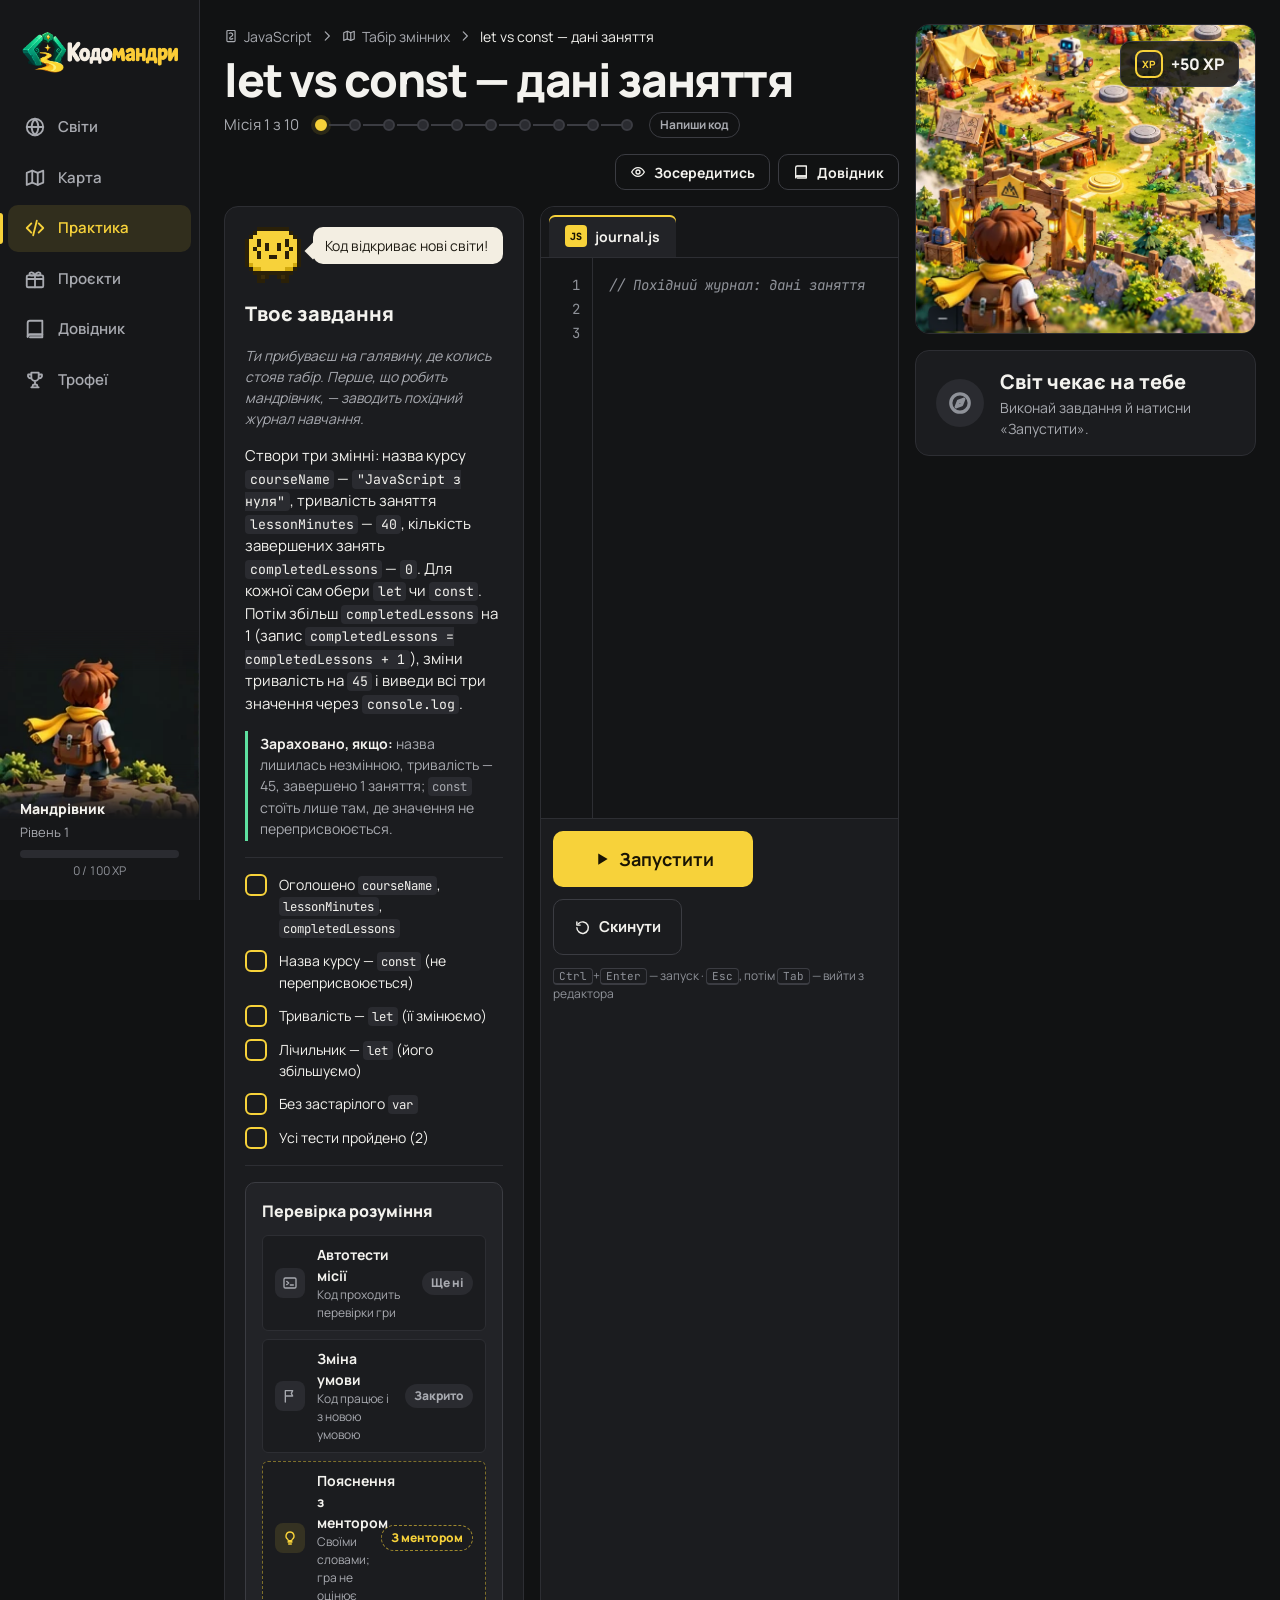
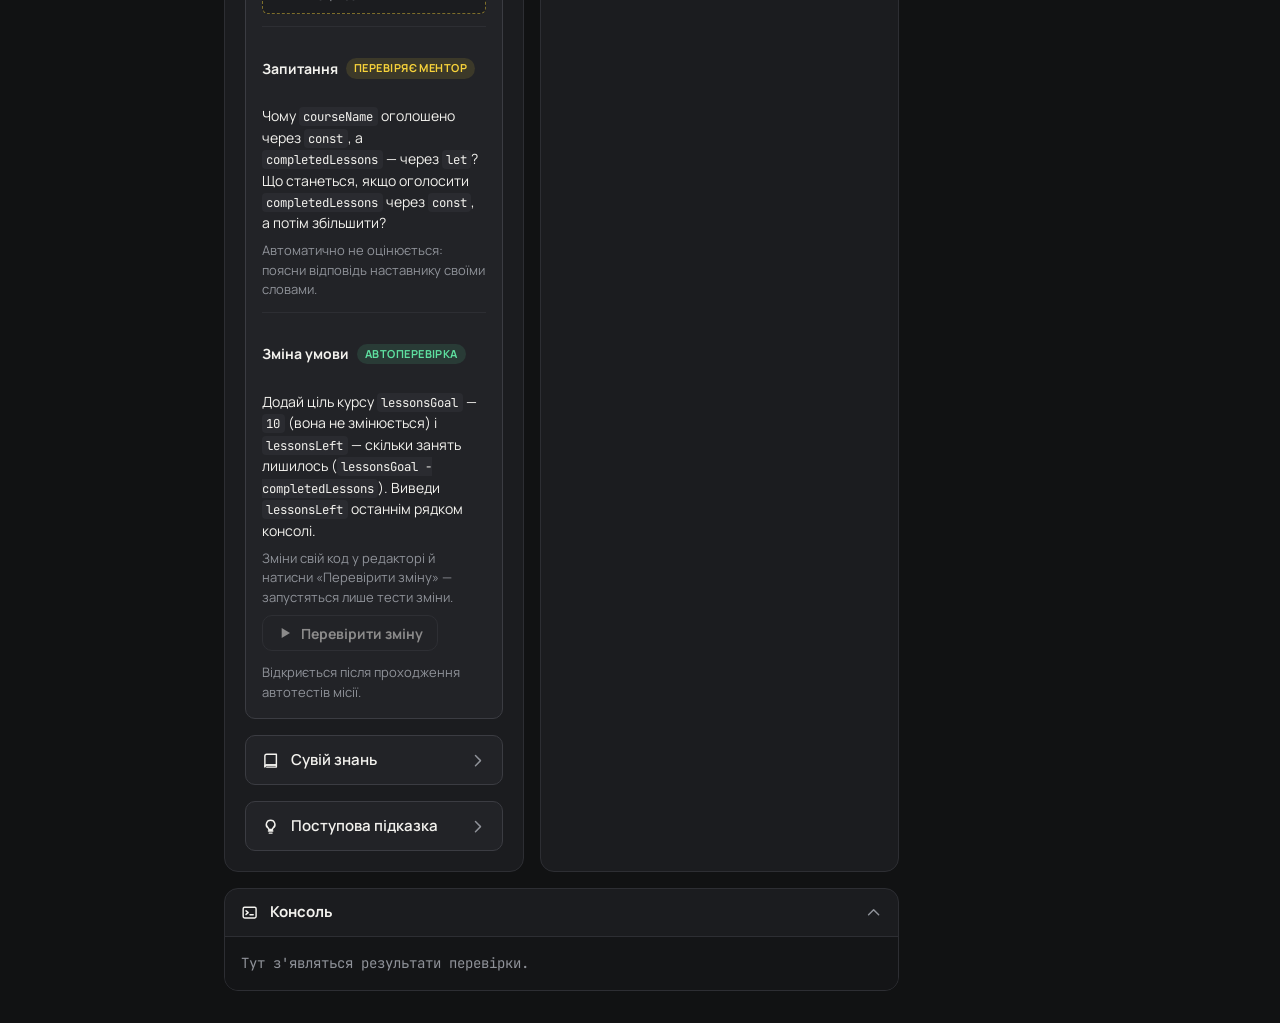
==== commit 01b9284b: "merge: integrate focus and mobile interface" ====
--- a/levels/level.html
+++ b/levels/level.html
@@ -8,7 +8,7 @@
   <link rel="preconnect" href="https://fonts.googleapis.com">
   <link rel="preconnect" href="https://fonts.gstatic.com" crossorigin>
   <link rel="stylesheet" href="https://fonts.googleapis.com/css2?family=JetBrains+Mono:wght@400;600&family=Manrope:wght@500;600;700;800&display=swap">
-  <link rel="stylesheet" href="../css/style.css?v=20261027e">
+  <link rel="stylesheet" href="../css/style.css?v=20261027p">
   <link rel="icon" type="image/png" sizes="1254x1254" href="../assets/brand/kodomandry-icon.png">
 </head>
 <body data-page="mission">
@@ -37,19 +37,20 @@
       });
     })();
   </script>
-  <script src="../js/storage.js?v=20261027e"></script>
-  <script src="../js/worlds.js?v=20261027e"></script>
-  <script src="../js/levels.js?v=20261027e"></script>
-  <script src="../js/levels-checks.js?v=20261027e"></script>
-  <script src="../js/levels-web.js?v=20261027e"></script>
-  <script src="../js/game.js?v=20261027e"></script>
-  <script src="../js/art.js?v=20261027e"></script>
-  <script src="../js/art-web.js?v=20261027e"></script>
-  <script src="../js/locations-art.js?v=20261027e"></script>
-  <script src="../js/scene.js?v=20261027e"></script>
-  <script src="../js/ui.js?v=20261027e"></script>
-  <script src="../js/handbook.js?v=20261027e"></script>
-  <script src="../js/checker.js?v=20261027e"></script>
-  <script src="../js/mission.js?v=20261027e"></script>
+  <script src="../js/storage.js?v=20261027p"></script>
+  <script src="../js/worlds.js?v=20261027p"></script>
+  <script src="../js/levels.js?v=20261027p"></script>
+  <script src="../js/levels-checks.js?v=20261027p"></script>
+  <script src="../js/levels-web.js?v=20261027p"></script>
+  <script src="../js/game.js?v=20261027p"></script>
+  <script src="../js/art.js?v=20261027p"></script>
+  <script src="../js/art-web.js?v=20261027p"></script>
+  <script src="../js/locations-art.js?v=20261027p"></script>
+  <script src="../js/scene.js?v=20261027p"></script>
+  <script src="../js/ui.js?v=20261027p"></script>
+  <script src="../js/learning-ui.js?v=20261027p"></script>
+  <script src="../js/handbook.js?v=20261027p"></script>
+  <script src="../js/checker.js?v=20261027p"></script>
+  <script src="../js/mission.js?v=20261027p"></script>
 </body>
 </html>
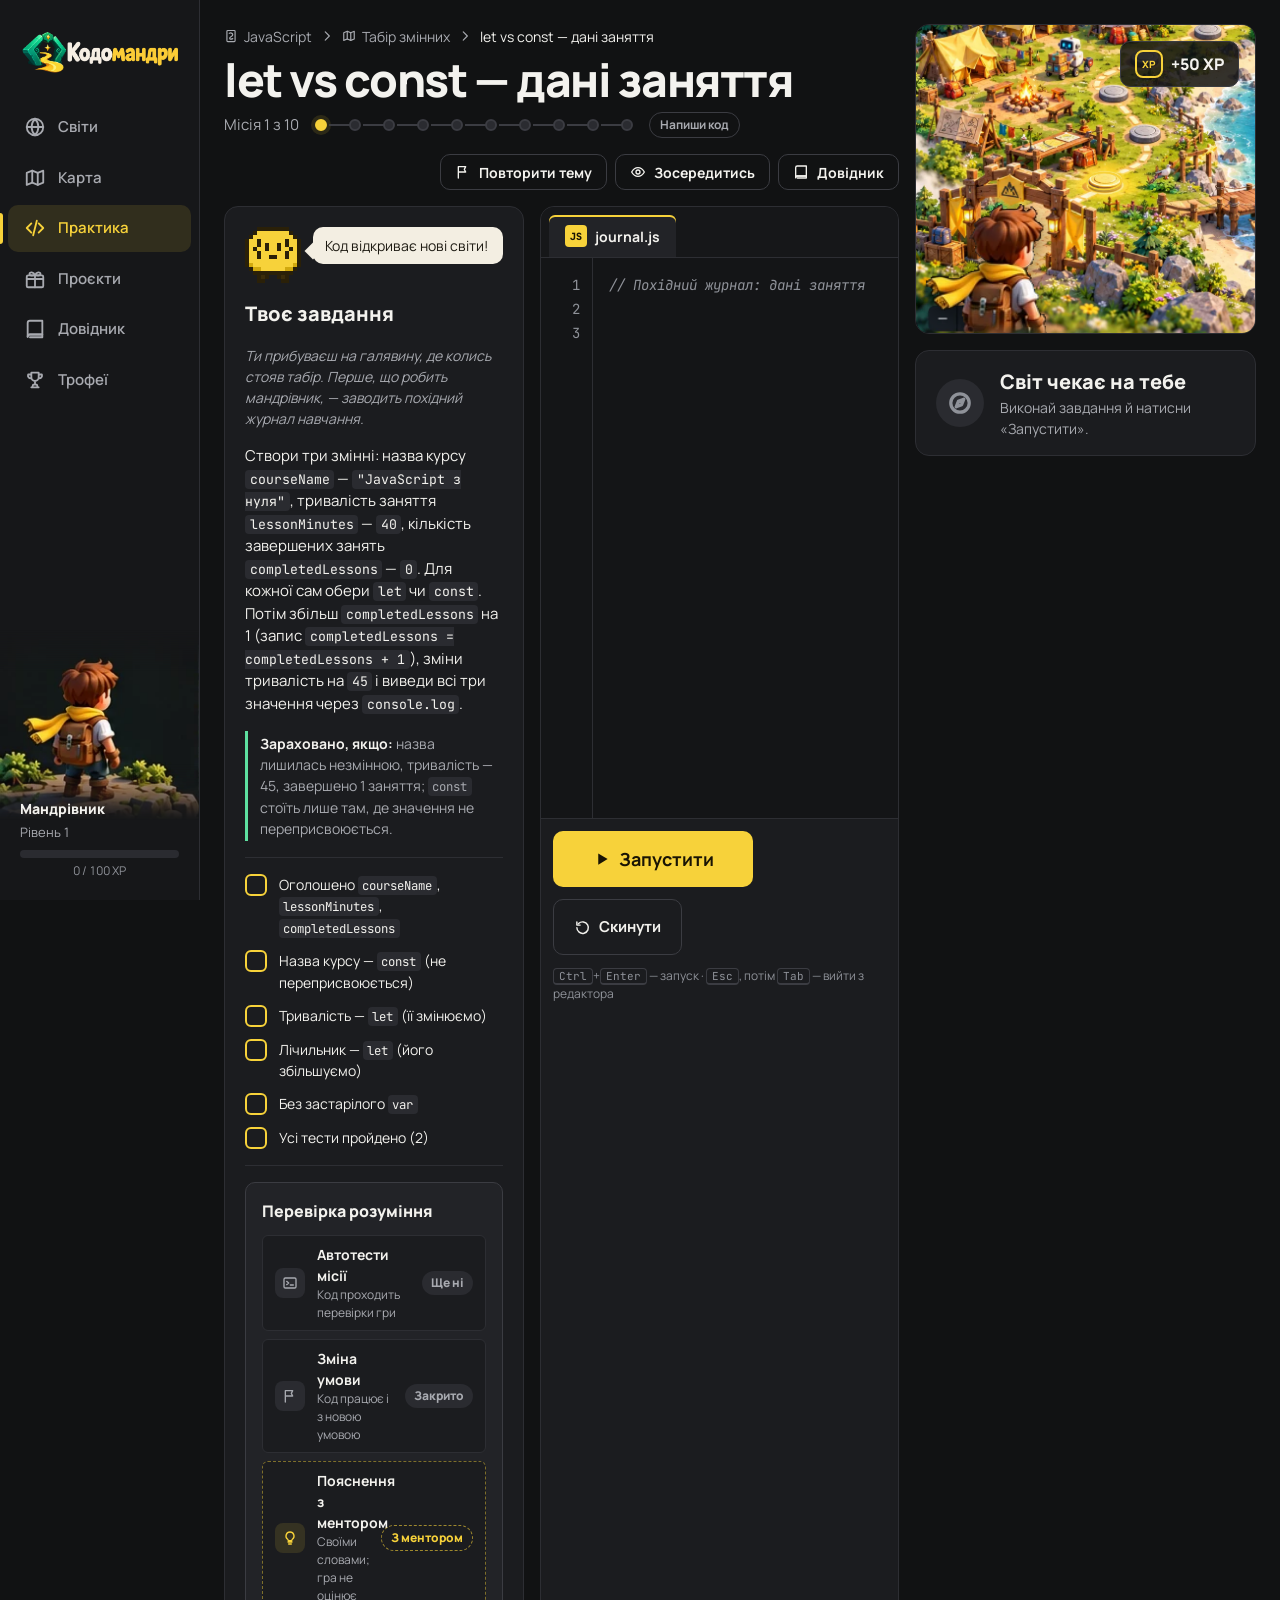
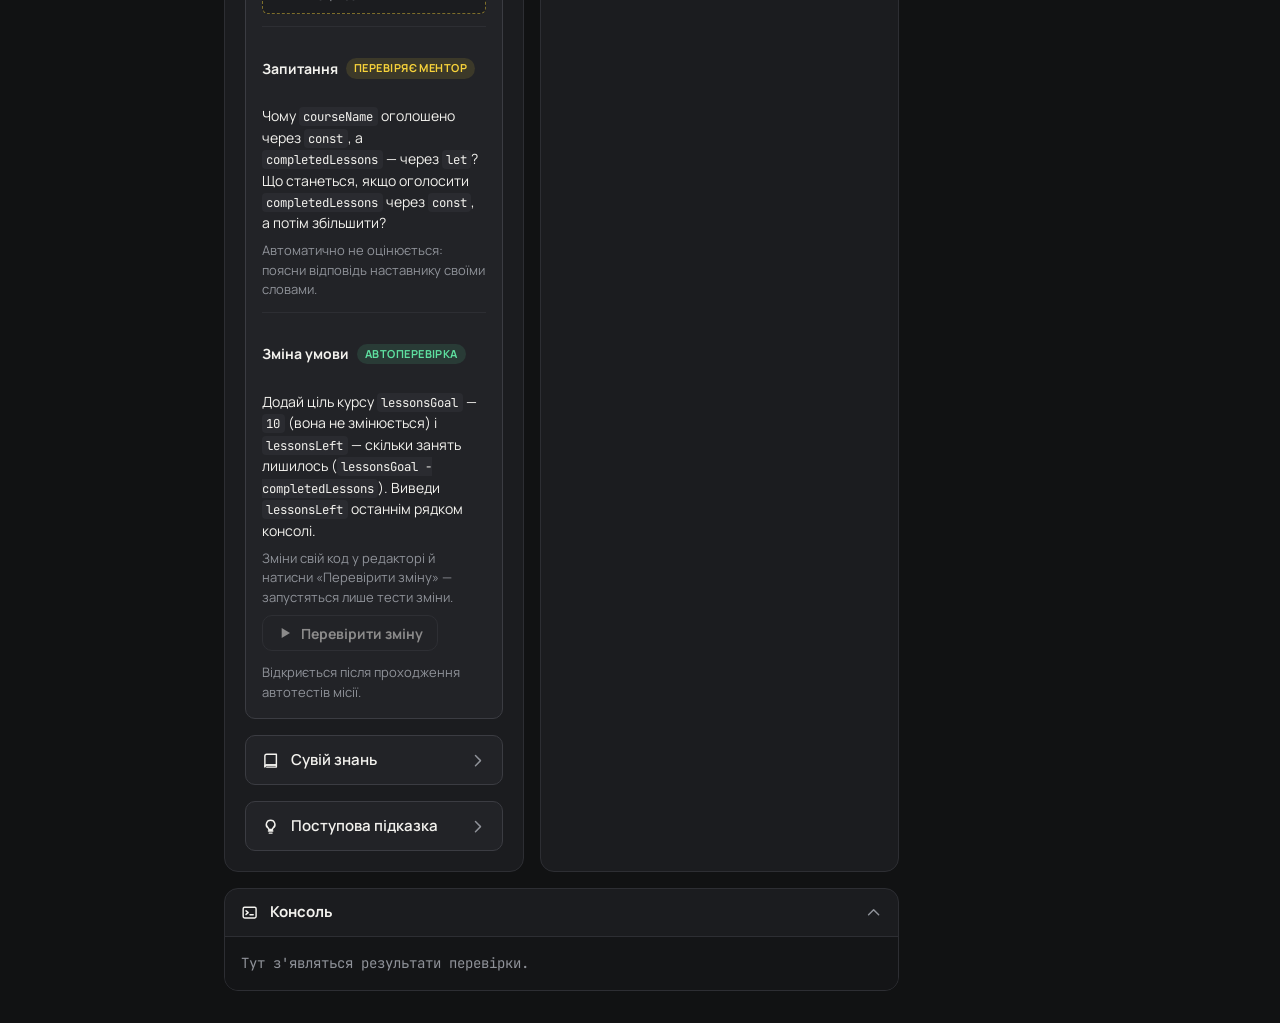
==== commit 2642f3dd: "chore: refresh Pages asset versions" ====
--- a/levels/level.html
+++ b/levels/level.html
@@ -8,7 +8,7 @@
   <link rel="preconnect" href="https://fonts.googleapis.com">
   <link rel="preconnect" href="https://fonts.gstatic.com" crossorigin>
   <link rel="stylesheet" href="https://fonts.googleapis.com/css2?family=JetBrains+Mono:wght@400;600&family=Manrope:wght@500;600;700;800&display=swap">
-  <link rel="stylesheet" href="../css/style.css?v=20261027p">
+  <link rel="stylesheet" href="../css/style.css?v=20261027q">
   <link rel="icon" type="image/png" sizes="1254x1254" href="../assets/brand/kodomandry-icon.png">
 </head>
 <body data-page="mission">
@@ -37,20 +37,20 @@
       });
     })();
   </script>
-  <script src="../js/storage.js?v=20261027p"></script>
-  <script src="../js/worlds.js?v=20261027p"></script>
-  <script src="../js/levels.js?v=20261027p"></script>
-  <script src="../js/levels-checks.js?v=20261027p"></script>
-  <script src="../js/levels-web.js?v=20261027p"></script>
-  <script src="../js/game.js?v=20261027p"></script>
-  <script src="../js/art.js?v=20261027p"></script>
-  <script src="../js/art-web.js?v=20261027p"></script>
-  <script src="../js/locations-art.js?v=20261027p"></script>
-  <script src="../js/scene.js?v=20261027p"></script>
-  <script src="../js/ui.js?v=20261027p"></script>
-  <script src="../js/learning-ui.js?v=20261027p"></script>
-  <script src="../js/handbook.js?v=20261027p"></script>
-  <script src="../js/checker.js?v=20261027p"></script>
-  <script src="../js/mission.js?v=20261027p"></script>
+  <script src="../js/storage.js?v=20261027q"></script>
+  <script src="../js/worlds.js?v=20261027q"></script>
+  <script src="../js/levels.js?v=20261027q"></script>
+  <script src="../js/levels-checks.js?v=20261027q"></script>
+  <script src="../js/levels-web.js?v=20261027q"></script>
+  <script src="../js/game.js?v=20261027q"></script>
+  <script src="../js/art.js?v=20261027q"></script>
+  <script src="../js/art-web.js?v=20261027q"></script>
+  <script src="../js/locations-art.js?v=20261027q"></script>
+  <script src="../js/scene.js?v=20261027q"></script>
+  <script src="../js/ui.js?v=20261027q"></script>
+  <script src="../js/learning-ui.js?v=20261027q"></script>
+  <script src="../js/handbook.js?v=20261027q"></script>
+  <script src="../js/checker.js?v=20261027q"></script>
+  <script src="../js/mission.js?v=20261027q"></script>
 </body>
 </html>
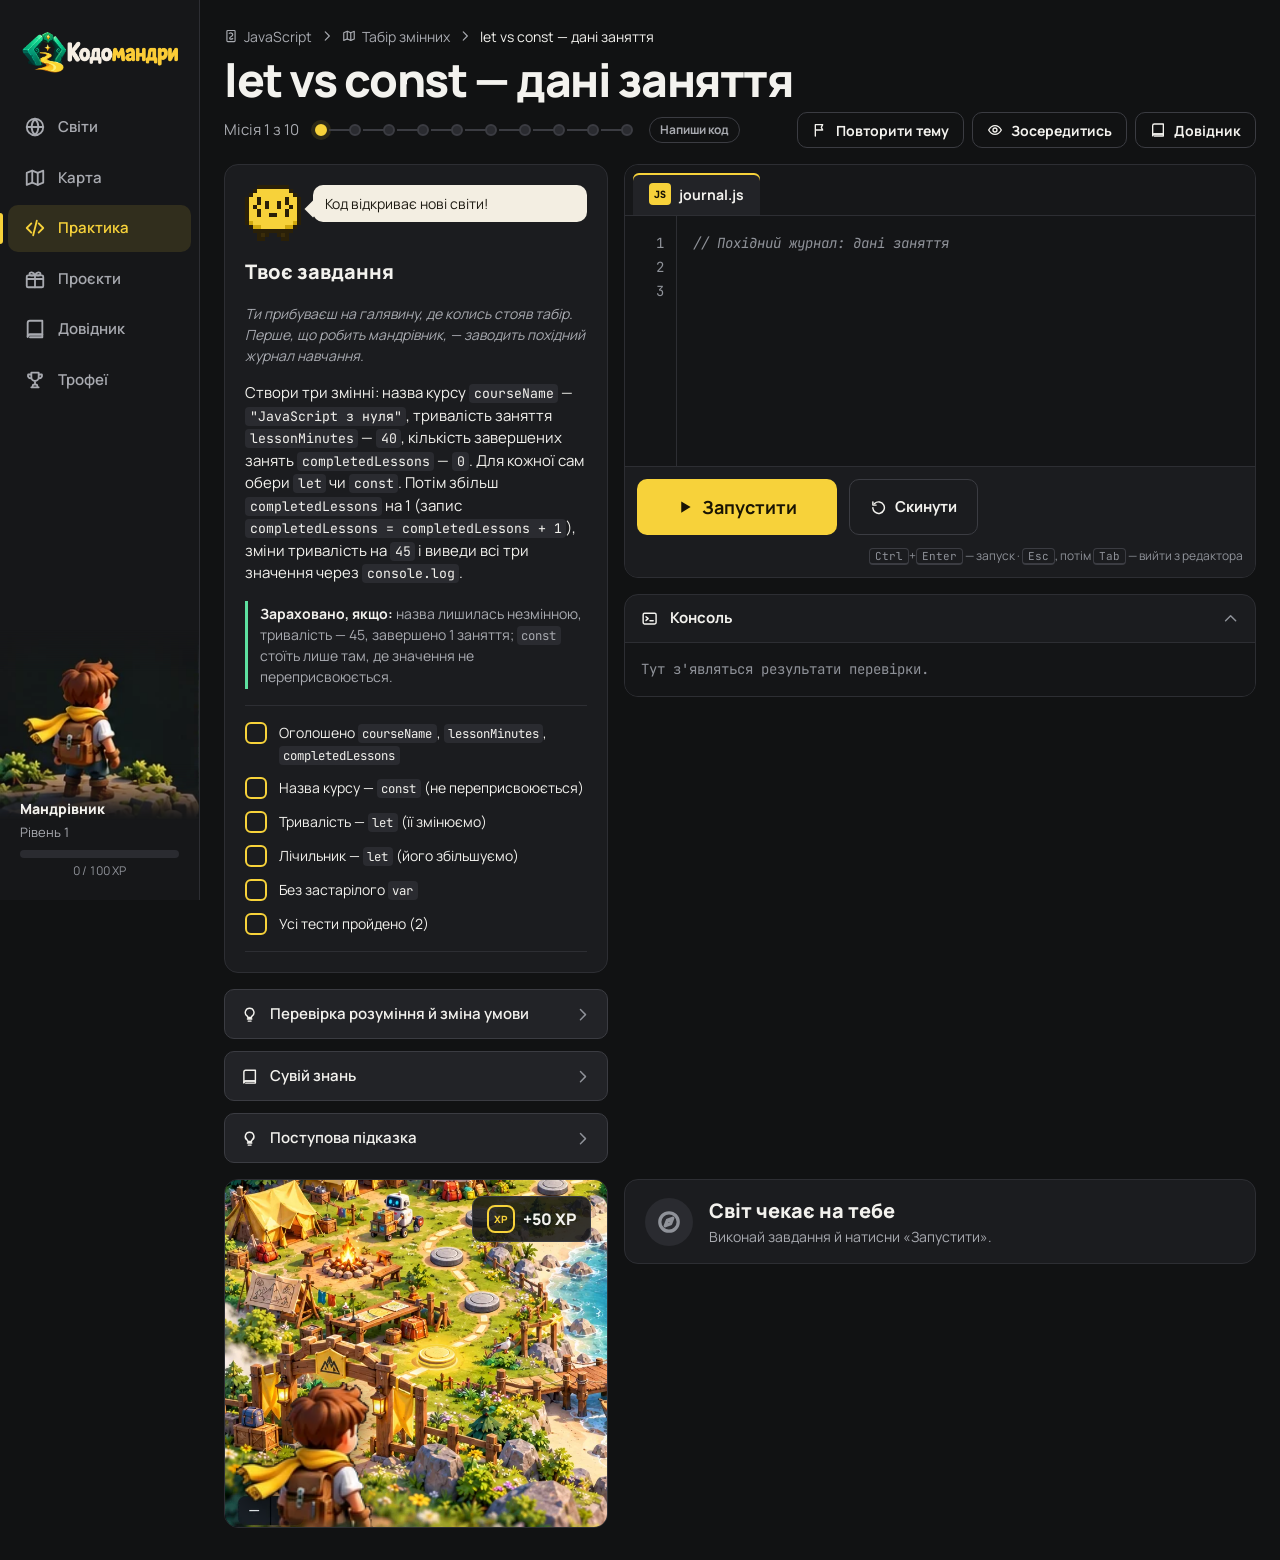
==== commit 3982d60b: "fix: restore variation stage and isolate mission work column" ====
--- a/levels/level.html
+++ b/levels/level.html
@@ -8,7 +8,7 @@
   <link rel="preconnect" href="https://fonts.googleapis.com">
   <link rel="preconnect" href="https://fonts.gstatic.com" crossorigin>
   <link rel="stylesheet" href="https://fonts.googleapis.com/css2?family=JetBrains+Mono:wght@400;600&family=Manrope:wght@500;600;700;800&display=swap">
-  <link rel="stylesheet" href="../css/style.css?v=20261027q">
+  <link rel="stylesheet" href="../css/style.css?v=20261027t">
   <link rel="icon" type="image/png" sizes="1254x1254" href="../assets/brand/kodomandry-icon.png">
 </head>
 <body data-page="mission">
@@ -37,20 +37,20 @@
       });
     })();
   </script>
-  <script src="../js/storage.js?v=20261027q"></script>
-  <script src="../js/worlds.js?v=20261027q"></script>
-  <script src="../js/levels.js?v=20261027q"></script>
-  <script src="../js/levels-checks.js?v=20261027q"></script>
-  <script src="../js/levels-web.js?v=20261027q"></script>
-  <script src="../js/game.js?v=20261027q"></script>
-  <script src="../js/art.js?v=20261027q"></script>
-  <script src="../js/art-web.js?v=20261027q"></script>
-  <script src="../js/locations-art.js?v=20261027q"></script>
-  <script src="../js/scene.js?v=20261027q"></script>
-  <script src="../js/ui.js?v=20261027q"></script>
-  <script src="../js/learning-ui.js?v=20261027q"></script>
-  <script src="../js/handbook.js?v=20261027q"></script>
-  <script src="../js/checker.js?v=20261027q"></script>
-  <script src="../js/mission.js?v=20261027q"></script>
+  <script src="../js/storage.js?v=20261027t"></script>
+  <script src="../js/worlds.js?v=20261027t"></script>
+  <script src="../js/levels.js?v=20261027t"></script>
+  <script src="../js/levels-checks.js?v=20261027t"></script>
+  <script src="../js/levels-web.js?v=20261027t"></script>
+  <script src="../js/game.js?v=20261027t"></script>
+  <script src="../js/art.js?v=20261027t"></script>
+  <script src="../js/art-web.js?v=20261027t"></script>
+  <script src="../js/locations-art.js?v=20261027t"></script>
+  <script src="../js/scene.js?v=20261027t"></script>
+  <script src="../js/ui.js?v=20261027t"></script>
+  <script src="../js/learning-ui.js?v=20261027t"></script>
+  <script src="../js/handbook.js?v=20261027t"></script>
+  <script src="../js/checker.js?v=20261027t"></script>
+  <script src="../js/mission.js?v=20261027t"></script>
 </body>
 </html>
--- a/css/style.css
+++ b/css/style.css
@@ -360,10 +360,11 @@
 .profile { display: flex; flex-direction: column; gap: var(--s5); }
 .profile-hero { display: flex; gap: var(--s8); padding: var(--s6); align-items: center; }
 .profile-avatar {
-  flex: none; width: 180px; height: 200px; border-radius: var(--r); display: grid; place-items: end center; padding-bottom: 18px;
-  background: linear-gradient(to top, #2f6b33 0 18px, #4a9a3c 18px 26px, #7fc3ec 26px, #d6eef9);
-}
-.profile-avatar canvas { width: 96px; height: 132px; animation: bob 1.6s steps(2) infinite; }
+  flex: none; width: 180px; height: 200px; border-radius: var(--r); display: grid; place-items: center; padding: var(--s2);
+  overflow: hidden; background: radial-gradient(ellipse at 50% 85%, rgba(247, 210, 58, 0.12), transparent 62%), var(--surface-2);
+  border: 1px solid var(--border-strong);
+}
+.profile-avatar img { display: block; width: 100%; height: 100%; object-fit: contain; object-position: center; }
 .profile-info { flex: 1; display: flex; flex-direction: column; gap: var(--s2); }
 .profile-info h2 { font-size: 34px; font-weight: 800; }
 .stats { display: grid; grid-template-columns: repeat(auto-fill, minmax(150px, 1fr)); gap: var(--s3); margin: var(--s4) 0 0; }
@@ -396,9 +397,36 @@
 .danger-zone { display: flex; justify-content: flex-end; }
 /* Резервні копії: розділ видно лише тоді, коли модуль збереження додав у гніздо свої дії. */
 .save-panel { display: flex; flex-wrap: wrap; align-items: center; justify-content: space-between; gap: var(--s3) var(--s5); padding: var(--s4) var(--s5); }
+.save-panel > div:first-child { min-width: 0; flex: 1 1 260px; }
+.save-actions { display: flex; flex: 0 0 auto; flex-wrap: wrap; align-items: center; gap: 10px; }
+.save-actions .action-slot { display: flex; flex-wrap: wrap; gap: 10px; }
+.save-actions .action-slot > * { min-width: 0; }
+.save-actions .action-slot:empty { display: none; }
 .save-panel h2 { font-size: 18px; font-weight: 800; }
 .save-panel p { color: var(--text-muted); font-size: 14px; }
 .save-panel:not(:has(.action-slot > *)) { display: none; }
+.review-list { width: 100%; max-width: 100%; min-width: 0; padding: var(--s4) var(--s5); }
+.review-list h2 { margin-bottom: var(--s3); font-size: 18px; font-weight: 800; line-height: 1.35; overflow-wrap: anywhere; }
+.review-list ul { display: grid; grid-template-columns: repeat(auto-fit, minmax(min(100%, 250px), 1fr)); gap: var(--s2); margin: 0; padding: 0; list-style: none; }
+.review-list li { min-width: 0; }
+.review-list a { display: block; min-width: 0; min-height: 42px; padding: 10px var(--s3); border: 1px solid var(--border); border-radius: var(--r-sm); background: var(--surface-2); color: var(--text); line-height: 1.45; text-decoration: none; overflow-wrap: anywhere; word-break: normal; }
+.review-list a:hover, .review-list a:focus-visible { border-color: var(--yellow); background: var(--surface-3); }
+.review-list > p { margin: 0; padding: var(--s3); border: 1px dashed var(--border-strong); border-radius: var(--r-sm); color: var(--text-muted); overflow-wrap: anywhere; }
+
+@media (max-width: 900px) {
+  .profile-hero .profile-avatar { width: min(100%, 260px); align-self: center; }
+}
+
+@media (max-width: 560px) {
+  .save-panel { padding: var(--s4); }
+  .save-actions, .save-actions .action-slot { width: 100%; }
+  .save-actions .action-slot { display: grid; grid-template-columns: repeat(2, minmax(0, 1fr)); }
+  .save-actions .action-slot .btn { min-width: 0; min-height: 44px; padding-inline: 8px; font-size: 12px; line-height: 1.25; }
+  .save-actions .action-slot .btn .icon { flex: none; width: 15px; height: 15px; }
+  .game-dialog { padding: var(--s4); }
+  .game-dialog-actions { justify-content: stretch; }
+  .game-dialog-actions .btn { flex: 1 1 auto; }
+}
 
 /* ---------- світ-хаб ---------- */
 
@@ -422,13 +450,13 @@
 }
 .portal-spot:hover::before, .portal-spot.is-selected::before { background: radial-gradient(closest-side, rgba(247, 210, 58, 0.16), transparent); }
 .portal-label {
-  position: relative; display: grid; justify-items: center; gap: 0.15cqw; width: 100%; min-height: 5.8cqw; align-content: center;
+  position: relative; display: grid; justify-items: center; gap: 0.25cqw; width: 100%; min-width: 0; min-height: 6.5cqw; align-content: center;
   padding: 0.6cqw 1cqw; border-radius: 1.1cqw; text-align: center;
   background: rgba(20, 21, 23, 0.94); border: 2px solid rgba(255, 255, 255, 0.1);
   box-shadow: 0 0.4cqw 1.2cqw rgba(0, 0, 0, 0.45); transition: transform 0.15s var(--ease), border-color 0.15s;
 }
-.portal-label strong { font-size: clamp(11px, 1.55cqw, 17px); font-weight: 800; line-height: 1.15; color: var(--text); }
-.portal-label small { font-size: clamp(10px, 1.2cqw, 13px); color: var(--text-muted); line-height: 1.2; }
+.portal-label strong { max-width: 100%; font-size: clamp(11px, 1.42cqw, 16px); font-weight: 800; line-height: 1.2; color: var(--text); overflow-wrap: anywhere; }
+.portal-label small { max-width: 100%; font-size: clamp(10px, 1.08cqw, 12px); color: var(--text-muted); line-height: 1.25; overflow-wrap: anywhere; }
 .portal-spot:hover .portal-label, .portal-spot:focus-visible .portal-label { transform: translateY(-2px); border-color: rgba(247, 210, 58, 0.6); }
 .portal-spot.is-selected .portal-label { border-color: var(--yellow); box-shadow: 0 0 0 0.35cqw rgba(247, 210, 58, 0.2), 0 0 1.6cqw rgba(247, 210, 58, 0.35); }
 .portal-spot.is-selected .portal-label strong { color: var(--yellow); }
@@ -564,7 +592,10 @@
 .hb-search { flex: 1 1 260px; display: flex; align-items: center; gap: var(--s2); padding: 0 var(--s3); min-height: 44px; background: #0f1012; border: 1px solid var(--border-strong); border-radius: var(--r); color: var(--text-dim); }
 .hb-search:focus-within { border-color: var(--yellow); box-shadow: 0 0 0 3px var(--yellow-soft); }
 .hb-search input { flex: 1; min-width: 0; background: none; border: 0; outline: none; color: var(--text); font-size: 15px; }
-.hb-filter select { min-height: 44px; padding: 0 var(--s3); background: #0f1012; color: var(--text); border: 1px solid var(--border-strong); border-radius: var(--r); font: inherit; }
+.hb-filter select { min-height: 44px; padding: 0 38px 0 var(--s3); appearance: none; color-scheme: dark; accent-color: var(--yellow); background-color: #17191c; background-image: url("data:image/svg+xml,%3Csvg xmlns='http://www.w3.org/2000/svg' width='16' height='16' viewBox='0 0 24 24' fill='none' stroke='%23f7d23a' stroke-width='2' stroke-linecap='round' stroke-linejoin='round'%3E%3Cpath d='m6 9 6 6 6-6'/%3E%3C/svg%3E"); background-repeat: no-repeat; background-position: right 12px center; color: var(--text); border: 1px solid var(--border-strong); border-radius: var(--r); font: inherit; }
+.hb-filter select:focus-visible { outline: 2px solid var(--yellow); outline-offset: 2px; border-color: var(--yellow); }
+.hb-filter select option { background: #17191c; color: #f1eee4; }
+.hb-filter select option:checked { background: #594b10; color: #ffe778; }
 .hb-count { color: var(--text-muted); font-size: 14px; }
 .hb-count strong { color: var(--mint); }
 .hb-list { display: flex; flex-direction: column; gap: var(--s5); }
@@ -608,6 +639,16 @@
 .drawer-head h2 .icon { color: var(--yellow); }
 .drawer-body { flex: 1; overflow: auto; padding: var(--s4) var(--s5); }
 
+.game-dialog { width: min(560px, calc(100vw - 32px)); max-width: none; max-height: min(80dvh, 720px); margin: auto; padding: var(--s6); overflow: auto; color: var(--text); background: #191b1e; border: 1px solid var(--border-strong); border-radius: var(--r-lg); box-shadow: 0 24px 80px rgba(0, 0, 0, .65); }
+.game-dialog::backdrop { background: rgba(5, 6, 8, .78); backdrop-filter: blur(4px); }
+.game-dialog h2 { margin: 0 0 var(--s3); color: var(--yellow); font-size: 22px; line-height: 1.25; }
+.game-dialog-message { margin: 0; color: var(--text-muted); line-height: 1.6; white-space: pre-line; overflow-wrap: anywhere; }
+.game-dialog-actions { display: flex; flex-wrap: wrap; justify-content: flex-end; gap: 10px; margin-top: var(--s6); }
+.game-dialog.is-danger h2 { color: var(--coral); }
+.game-dialog .btn:focus-visible { outline: 2px solid var(--yellow); outline-offset: 3px; }
+.btn-danger { color: #fff5f1; background: #8a3024; border-color: #c04b39; }
+.btn-danger:hover { background: #a53c2d; }
+
 /* ---------- сповіщення ---------- */
 
 .toasts { position: fixed; right: var(--s5); bottom: var(--s5); z-index: 50; display: flex; flex-direction: column; gap: var(--s2); max-width: min(420px, calc(100vw - 40px)); }
@@ -629,21 +670,25 @@
 
 .mission {
   display: grid; gap: var(--s4) var(--s4); max-width: 1560px; margin: 0 auto;
-  grid-template-columns: minmax(260px, 300px) minmax(0, 1fr) minmax(340px, 0.95fr);
+  grid-template-columns: minmax(300px, 0.82fr) minmax(0, 1.35fr);
   grid-template-areas:
-    "head    head    side"
-    "task    editor  side"
-    "console console side";
-  grid-template-rows: auto auto 1fr;
+    "head head"
+    "task work"
+    "learning work"
+    "scene result";
+  grid-template-rows: auto auto auto auto;
   align-items: start;
 }
 .m-head { grid-area: head; display: flex; flex-direction: column; gap: var(--s2); }
 .m-task { grid-area: task; align-self: stretch; }
-.m-editor { grid-area: editor; align-self: stretch; }
-.m-side { grid-area: side; display: flex; flex-direction: column; gap: var(--s4); position: sticky; top: var(--s4); }
+.m-work { grid-area: work; display: flex; flex-direction: column; gap: var(--s4); min-width: 0; align-self: start; }
+.m-editor { align-self: stretch; }
 .m-scene { grid-area: scene; }
 .result { grid-area: result; }
-.m-console { grid-area: console; }
+.m-learning { grid-area: learning; display: flex; flex-direction: column; gap: var(--s3); min-width: 0; }
+.learning-disclosure[open] > .learning-body { padding: 0 var(--s3) var(--s3); }
+.learning-disclosure .understand { padding: var(--s3); gap: var(--s2); }
+.learning-disclosure .u-block { padding-top: var(--s2); }
 
 .crumbs { display: flex; align-items: center; gap: var(--s2); color: var(--text-muted); font-size: 14px; flex-wrap: wrap; }
 .crumbs a { text-decoration: none; display: inline-flex; align-items: center; gap: 6px; min-height: 24px; }
@@ -735,6 +780,7 @@
 }
 
 .m-editor { display: flex; flex-direction: column; min-width: 0; overflow: hidden; }
+.mission .m-editor > .editor { flex: 0 1 auto; min-height: 250px; max-height: min(42vh, 380px); }
 .tabs { display: flex; align-items: stretch; gap: 2px; padding: var(--s2) var(--s2) 0; border-bottom: 1px solid var(--border); background: var(--bg-raised); overflow-x: auto; }
 .tab {
   display: inline-flex; align-items: center; gap: var(--s2); padding: 10px var(--s4); border-radius: var(--r-sm) var(--r-sm) 0 0;
@@ -913,13 +959,10 @@
 body:has(.mission.is-focus) .sidebar-hero { display: none; }
 @media (min-width: 1241px) {
   .mission.is-focus {
-    grid-template-columns: minmax(280px, 360px) minmax(0, 1fr);
-    /* Завдання — ліворуч на всю висоту; праворуч код, результат і консоль одне під одним. */
-    grid-template-areas: "head head" "task editor" "task side" "task console";
-    grid-template-rows: auto auto auto 1fr;
+    grid-template-columns: minmax(300px, 0.82fr) minmax(0, 1.35fr);
+    grid-template-areas: "head head" "task work" "learning work" ". result";
+    grid-template-rows: auto auto auto auto;
   }
-  .mission.is-focus .m-side { position: static; }
-  .mission.is-focus .m-console { align-self: start; }
 }
 
 /* ---------- розділи місії на телефоні ---------- */
@@ -931,18 +974,15 @@
 
 @media (max-width: 1240px) {
   .mission {
-    grid-template-columns: minmax(0, 0.9fr) minmax(0, 1.1fr);
+    grid-template-columns: minmax(280px, 0.9fr) minmax(0, 1.1fr);
     grid-template-areas:
       "head head"
-      "task scene"
-      "editor editor"
-      "result result"
-      "console console";
+      "task work"
+      "learning work"
+      "scene result";
     grid-template-rows: none;
   }
-  .m-side { display: contents; }
-  /* Зосередження: місце сцени віддаємо редактору поруч із завданням. */
-  .mission.is-focus { grid-template-areas: "head head" "task editor" "result result" "console console"; }
+  .mission.is-focus { grid-template-areas: "head head" "task work" "learning work" ". result"; }
 }
 
 @media (max-width: 1100px) {
@@ -987,6 +1027,8 @@
 @media (max-width: 760px) {
   /* Стовпчик замість сітки: приховані розділи не лишають порожніх рядків із відступами. */
   .mission { display: flex; flex-direction: column; align-items: stretch; gap: var(--s4); }
+  .mission[data-pane="result"] .m-work { order: 4; }
+  .mission .m-editor > .editor { min-height: 52vh; max-height: none; }
   /* Вкладки «Завдання / Код / Результат»: видно один розділ, редактор отримує весь екран. */
   .m-switch {
     grid-area: switch; display: grid; grid-template-columns: repeat(3, 1fr); gap: 4px; padding: 4px;
@@ -1006,7 +1048,6 @@
   .mission[data-pane="code"] [data-pane]:not([data-pane="code"]),
   .mission[data-pane="result"] [data-pane]:not([data-pane="result"]) { display: none; }
   /* «Результат»: спершу підсумок і консоль, сцена зі святкуванням — після них. */
-  .mission .m-side { display: contents; }
   .mission .m-scene { order: 1; }
   .m-head h1 { font-size: 28px; }
   .mission[data-pane="code"] .editor { min-height: 52vh; max-height: none; }
@@ -1041,7 +1082,7 @@
   .scene-pan { transition: none !important; }
   .scene-hero, .scene-disk { animation: none !important; }
   /* Нескінченні пульсації й підстрибування — теж ні: стан показують колір і підписи. */
-  .loc-node.is-available, .ln-here, .loc-here, .profile-avatar canvas, .map-hero canvas, .loc-trophy .trophy-img { animation: none !important; }
+  .loc-node.is-available, .ln-here, .loc-here, .map-hero canvas, .loc-trophy .trophy-img { animation: none !important; }
   *, *::before, *::after { transition-duration: 0.01ms !important; }
   .trail.is-next { animation-duration: 3s; }
 }
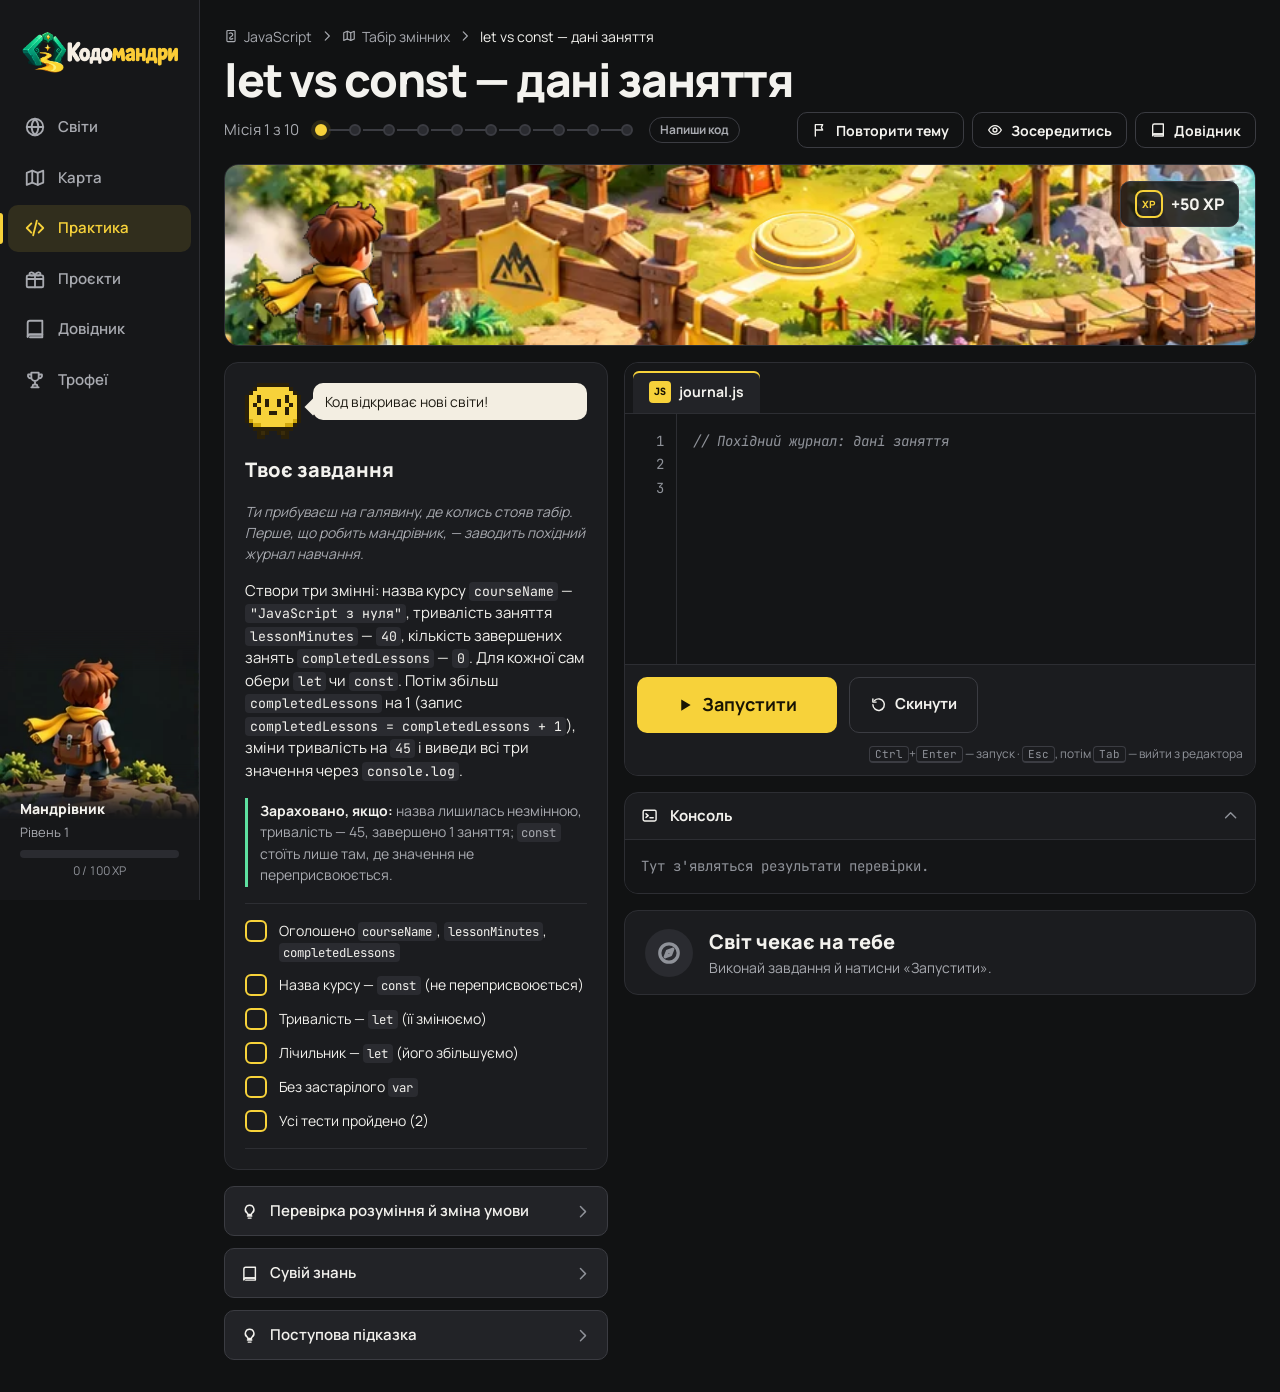
==== commit a0174981: "feat: streamline mission panorama layout" ====
--- a/levels/level.html
+++ b/levels/level.html
@@ -8,7 +8,7 @@
   <link rel="preconnect" href="https://fonts.googleapis.com">
   <link rel="preconnect" href="https://fonts.gstatic.com" crossorigin>
   <link rel="stylesheet" href="https://fonts.googleapis.com/css2?family=JetBrains+Mono:wght@400;600&family=Manrope:wght@500;600;700;800&display=swap">
-  <link rel="stylesheet" href="../css/style.css?v=20261027t">
+  <link rel="stylesheet" href="../css/style.css?v=20261027u">
   <link rel="icon" type="image/png" sizes="1254x1254" href="../assets/brand/kodomandry-icon.png">
 </head>
 <body data-page="mission">
@@ -37,20 +37,20 @@
       });
     })();
   </script>
-  <script src="../js/storage.js?v=20261027t"></script>
-  <script src="../js/worlds.js?v=20261027t"></script>
-  <script src="../js/levels.js?v=20261027t"></script>
-  <script src="../js/levels-checks.js?v=20261027t"></script>
-  <script src="../js/levels-web.js?v=20261027t"></script>
-  <script src="../js/game.js?v=20261027t"></script>
-  <script src="../js/art.js?v=20261027t"></script>
-  <script src="../js/art-web.js?v=20261027t"></script>
-  <script src="../js/locations-art.js?v=20261027t"></script>
-  <script src="../js/scene.js?v=20261027t"></script>
-  <script src="../js/ui.js?v=20261027t"></script>
-  <script src="../js/learning-ui.js?v=20261027t"></script>
-  <script src="../js/handbook.js?v=20261027t"></script>
-  <script src="../js/checker.js?v=20261027t"></script>
-  <script src="../js/mission.js?v=20261027t"></script>
+  <script src="../js/storage.js?v=20261027u"></script>
+  <script src="../js/worlds.js?v=20261027u"></script>
+  <script src="../js/levels.js?v=20261027u"></script>
+  <script src="../js/levels-checks.js?v=20261027u"></script>
+  <script src="../js/levels-web.js?v=20261027u"></script>
+  <script src="../js/game.js?v=20261027u"></script>
+  <script src="../js/art.js?v=20261027u"></script>
+  <script src="../js/art-web.js?v=20261027u"></script>
+  <script src="../js/locations-art.js?v=20261027u"></script>
+  <script src="../js/scene.js?v=20261027u"></script>
+  <script src="../js/ui.js?v=20261027u"></script>
+  <script src="../js/learning-ui.js?v=20261027u"></script>
+  <script src="../js/handbook.js?v=20261027u"></script>
+  <script src="../js/checker.js?v=20261027u"></script>
+  <script src="../js/mission.js?v=20261027u"></script>
 </body>
 </html>
--- a/css/style.css
+++ b/css/style.css
@@ -669,23 +669,23 @@
    ========================================================= */
 
 .mission {
-  display: grid; gap: var(--s4) var(--s4); max-width: 1560px; margin: 0 auto;
-  grid-template-columns: minmax(300px, 0.82fr) minmax(0, 1.35fr);
+  display: grid; gap: var(--s4); max-width: 1560px; margin: 0 auto; min-width: 0;
+  grid-template-columns: minmax(0, 1fr);
   grid-template-areas:
-    "head head"
-    "task work"
-    "learning work"
-    "scene result";
-  grid-template-rows: auto auto auto auto;
+    "head"
+    "scene"
+    "columns";
+  grid-template-rows: auto auto auto;
   align-items: start;
 }
+.mission.is-focus { grid-template-areas: "head" "columns"; grid-template-rows: auto auto; }
 .m-head { grid-area: head; display: flex; flex-direction: column; gap: var(--s2); }
-.m-task { grid-area: task; align-self: stretch; }
-.m-work { grid-area: work; display: flex; flex-direction: column; gap: var(--s4); min-width: 0; align-self: start; }
+.m-columns { grid-area: columns; display: grid; grid-template-columns: minmax(300px, 0.82fr) minmax(0, 1.35fr); gap: var(--s4); align-items: start; min-width: 0; }
+.m-brief, .m-work { display: flex; flex-direction: column; gap: var(--s4); min-width: 0; }
+.m-task { align-self: start; }
 .m-editor { align-self: stretch; }
-.m-scene { grid-area: scene; }
-.result { grid-area: result; }
-.m-learning { grid-area: learning; display: flex; flex-direction: column; gap: var(--s3); min-width: 0; }
+.m-scene { grid-area: scene; min-width: 0; }
+.m-learning { display: flex; flex-direction: column; gap: var(--s3); min-width: 0; }
 .learning-disclosure[open] > .learning-body { padding: 0 var(--s3) var(--s3); }
 .learning-disclosure .understand { padding: var(--s3); gap: var(--s2); }
 .learning-disclosure .u-block { padding-top: var(--s2); }
@@ -875,6 +875,7 @@
 
 /* Ілюстрована сцена місії: частина ілюстрації локації + Мандрівник на передньому плані. */
 .scene-art { position: relative; aspect-ratio: 1.1; overflow: hidden; background: #0c0d0e; }
+.mission .scene-art { height: clamp(150px, 14vw, 200px); aspect-ratio: auto; }
 .scene-pan { position: absolute; left: 0; top: 0; overflow: hidden; transition: transform 0.9s var(--ease); will-change: transform; }
 .scene-bg { position: absolute; left: 0; width: 100%; height: auto; display: block; user-select: none; -webkit-user-drag: none; }
 .scene-disk {
@@ -892,6 +893,7 @@
   filter: drop-shadow(0 6px 10px rgba(0, 0, 0, 0.45)); transform-origin: 50% 100%;
   animation: hero-breathe 3.2s ease-in-out infinite;
 }
+.mission .scene-hero { height: 82%; }
 .scene-hero.is-cheer { animation: hero-cheer 0.9s var(--ease); }
 @keyframes hero-breathe { 50% { transform: translateY(-1.5%) scale(1.01); } }
 @keyframes hero-cheer { 0%, 100% { transform: translateY(0); } 35% { transform: translateY(-14%); } 55% { transform: translateY(0); } 72% { transform: translateY(-6%); } }
@@ -957,14 +959,6 @@
 .mission.is-focus .m-story { display: none; }
 #focus-toggle[aria-pressed="true"] { border-color: var(--yellow); color: var(--yellow); background: var(--yellow-soft); }
 body:has(.mission.is-focus) .sidebar-hero { display: none; }
-@media (min-width: 1241px) {
-  .mission.is-focus {
-    grid-template-columns: minmax(300px, 0.82fr) minmax(0, 1.35fr);
-    grid-template-areas: "head head" "task work" "learning work" ". result";
-    grid-template-rows: auto auto auto auto;
-  }
-}
-
 /* ---------- розділи місії на телефоні ---------- */
 .m-switch { display: none; }
 
@@ -973,16 +967,7 @@
    ========================================================= */
 
 @media (max-width: 1240px) {
-  .mission {
-    grid-template-columns: minmax(280px, 0.9fr) minmax(0, 1.1fr);
-    grid-template-areas:
-      "head head"
-      "task work"
-      "learning work"
-      "scene result";
-    grid-template-rows: none;
-  }
-  .mission.is-focus { grid-template-areas: "head head" "task work" "learning work" ". result"; }
+  .m-columns { grid-template-columns: minmax(260px, 0.9fr) minmax(0, 1.1fr); }
 }
 
 @media (max-width: 1100px) {
@@ -1027,7 +1012,11 @@
 @media (max-width: 760px) {
   /* Стовпчик замість сітки: приховані розділи не лишають порожніх рядків із відступами. */
   .mission { display: flex; flex-direction: column; align-items: stretch; gap: var(--s4); }
-  .mission[data-pane="result"] .m-work { order: 4; }
+  .mission .m-scene { order: 1; }
+  .mission .m-columns { order: 2; display: grid; grid-template-columns: minmax(0, 1fr); width: 100%; }
+  .mission[data-pane="task"] .m-columns > .m-work,
+  .mission[data-pane="code"] .m-columns > .m-brief,
+  .mission[data-pane="result"] .m-columns > .m-brief { display: none; }
   .mission .m-editor > .editor { min-height: 52vh; max-height: none; }
   /* Вкладки «Завдання / Код / Результат»: видно один розділ, редактор отримує весь екран. */
   .m-switch {
@@ -1047,8 +1036,6 @@
   .mission[data-pane="task"] [data-pane]:not([data-pane="task"]),
   .mission[data-pane="code"] [data-pane]:not([data-pane="code"]),
   .mission[data-pane="result"] [data-pane]:not([data-pane="result"]) { display: none; }
-  /* «Результат»: спершу підсумок і консоль, сцена зі святкуванням — після них. */
-  .mission .m-scene { order: 1; }
   .m-head h1 { font-size: 28px; }
   .mission[data-pane="code"] .editor { min-height: 52vh; max-height: none; }
   /* Кнопки «Запустити / Скинути» липнуть до низу видимої області — і над клавіатурою.
@@ -1067,9 +1054,9 @@
   .answer-line { grid-template-columns: minmax(0, 1fr) 24px; }
   .tab { padding: 10px 10px; gap: 6px; font-size: 13px; }
   .answer-line label { grid-column: 1 / -1; }
-  .scene-art { aspect-ratio: 1.6; }
+  .mission .scene-art { height: clamp(128px, 42vw, 176px); aspect-ratio: auto; }
   /* Герой більший: на ширшому вікні він має закривати намальованого на ілюстрації. */
-  .scene-hero { height: 62%; }
+  .mission .scene-hero { height: 76%; }
 }
 
 @media (max-width: 420px) {
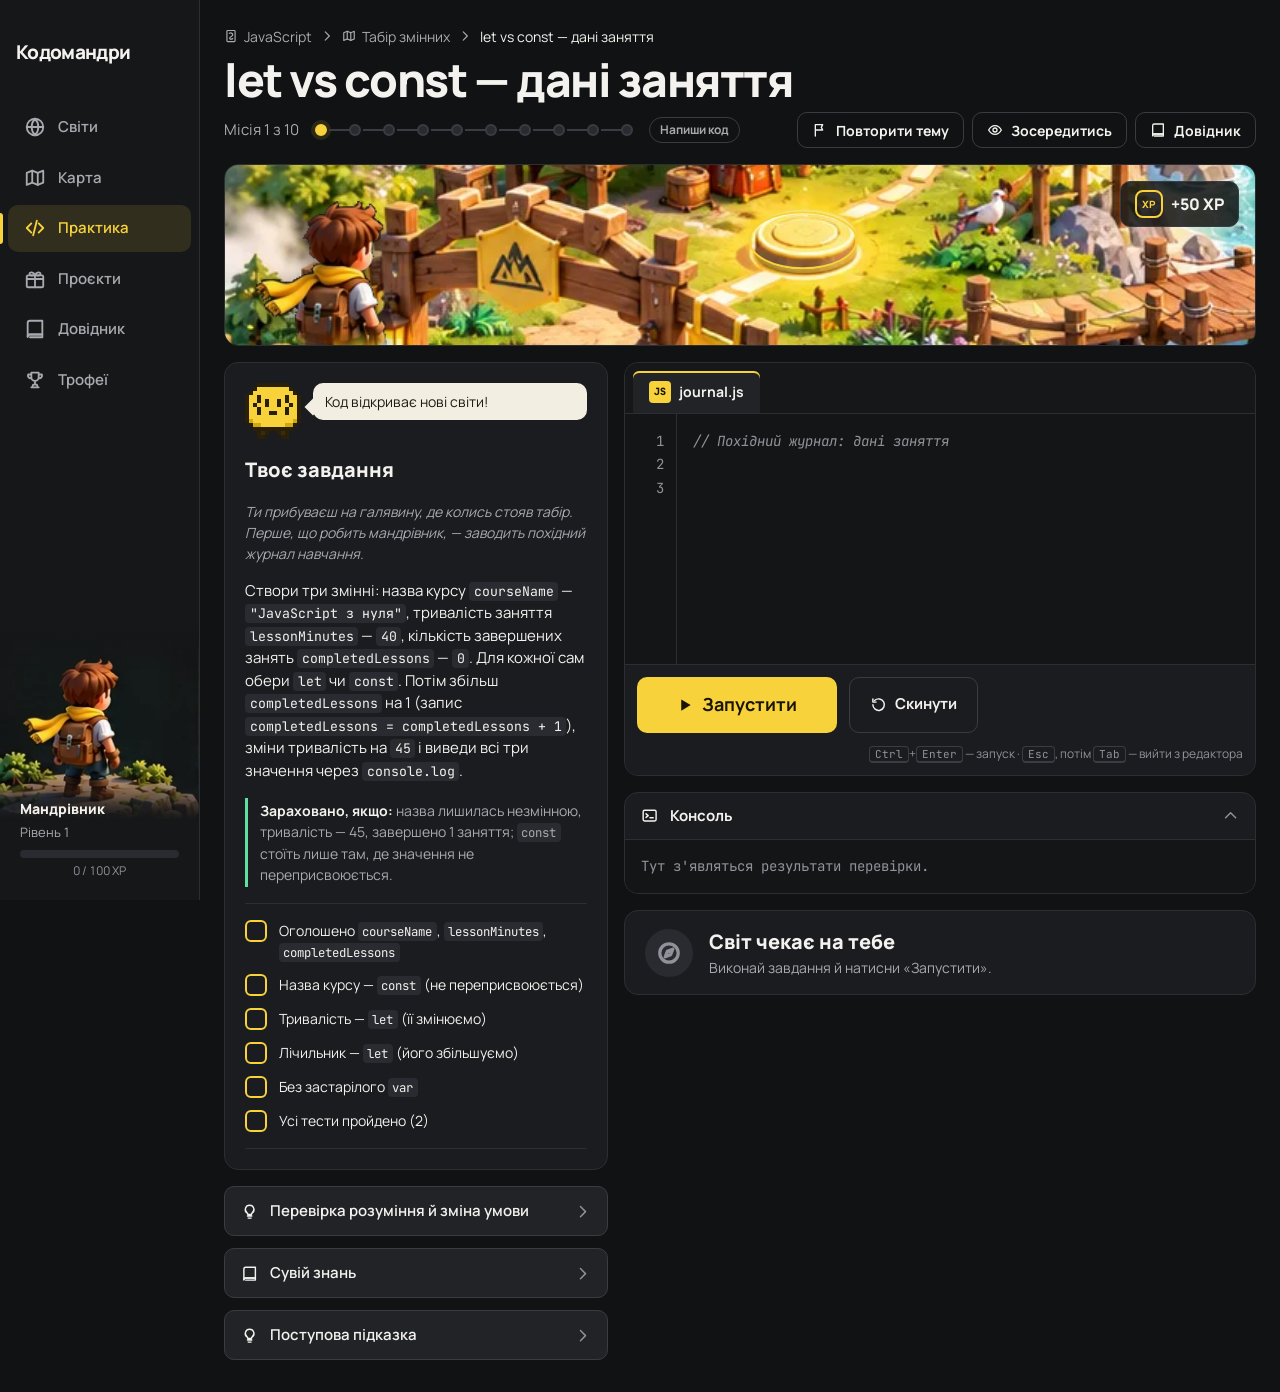
==== commit beeb0ed0: "fix: use text wordmark in sidebar" ====
--- a/levels/level.html
+++ b/levels/level.html
@@ -8,7 +8,7 @@
   <link rel="preconnect" href="https://fonts.googleapis.com">
   <link rel="preconnect" href="https://fonts.gstatic.com" crossorigin>
   <link rel="stylesheet" href="https://fonts.googleapis.com/css2?family=JetBrains+Mono:wght@400;600&family=Manrope:wght@500;600;700;800&display=swap">
-  <link rel="stylesheet" href="../css/style.css?v=20261027u">
+  <link rel="stylesheet" href="../css/style.css?v=20261027v">
   <link rel="icon" type="image/png" sizes="1254x1254" href="../assets/brand/kodomandry-icon.png">
 </head>
 <body data-page="mission">
@@ -37,20 +37,20 @@
       });
     })();
   </script>
-  <script src="../js/storage.js?v=20261027u"></script>
-  <script src="../js/worlds.js?v=20261027u"></script>
-  <script src="../js/levels.js?v=20261027u"></script>
-  <script src="../js/levels-checks.js?v=20261027u"></script>
-  <script src="../js/levels-web.js?v=20261027u"></script>
-  <script src="../js/game.js?v=20261027u"></script>
-  <script src="../js/art.js?v=20261027u"></script>
-  <script src="../js/art-web.js?v=20261027u"></script>
-  <script src="../js/locations-art.js?v=20261027u"></script>
-  <script src="../js/scene.js?v=20261027u"></script>
-  <script src="../js/ui.js?v=20261027u"></script>
-  <script src="../js/learning-ui.js?v=20261027u"></script>
-  <script src="../js/handbook.js?v=20261027u"></script>
-  <script src="../js/checker.js?v=20261027u"></script>
-  <script src="../js/mission.js?v=20261027u"></script>
+  <script src="../js/storage.js?v=20261027v"></script>
+  <script src="../js/worlds.js?v=20261027v"></script>
+  <script src="../js/levels.js?v=20261027v"></script>
+  <script src="../js/levels-checks.js?v=20261027v"></script>
+  <script src="../js/levels-web.js?v=20261027v"></script>
+  <script src="../js/game.js?v=20261027v"></script>
+  <script src="../js/art.js?v=20261027v"></script>
+  <script src="../js/art-web.js?v=20261027v"></script>
+  <script src="../js/locations-art.js?v=20261027v"></script>
+  <script src="../js/scene.js?v=20261027v"></script>
+  <script src="../js/ui.js?v=20261027v"></script>
+  <script src="../js/learning-ui.js?v=20261027v"></script>
+  <script src="../js/handbook.js?v=20261027v"></script>
+  <script src="../js/checker.js?v=20261027v"></script>
+  <script src="../js/mission.js?v=20261027v"></script>
 </body>
 </html>
--- a/css/style.css
+++ b/css/style.css
@@ -99,8 +99,9 @@
   overflow: hidden;
 }
 
-.logo { display: block; padding: 0 var(--s4); text-decoration: none; min-height: 56px; }
-.logo-image { display: block; width: 100%; height: auto; aspect-ratio: 3 / 1; object-fit: contain; }
+.logo { display: flex; align-items: center; padding: 0 var(--s4); text-decoration: none; min-height: 56px; }
+.logo-wordmark { color: var(--text); font-size: 19px; font-weight: 800; letter-spacing: -0.035em; line-height: 1.2; }
+.logo:hover .logo-wordmark { color: var(--yellow); }
 
 .nav ul { display: flex; flex-direction: column; gap: var(--s1); padding: 0 var(--s2); }
 .nav-link {
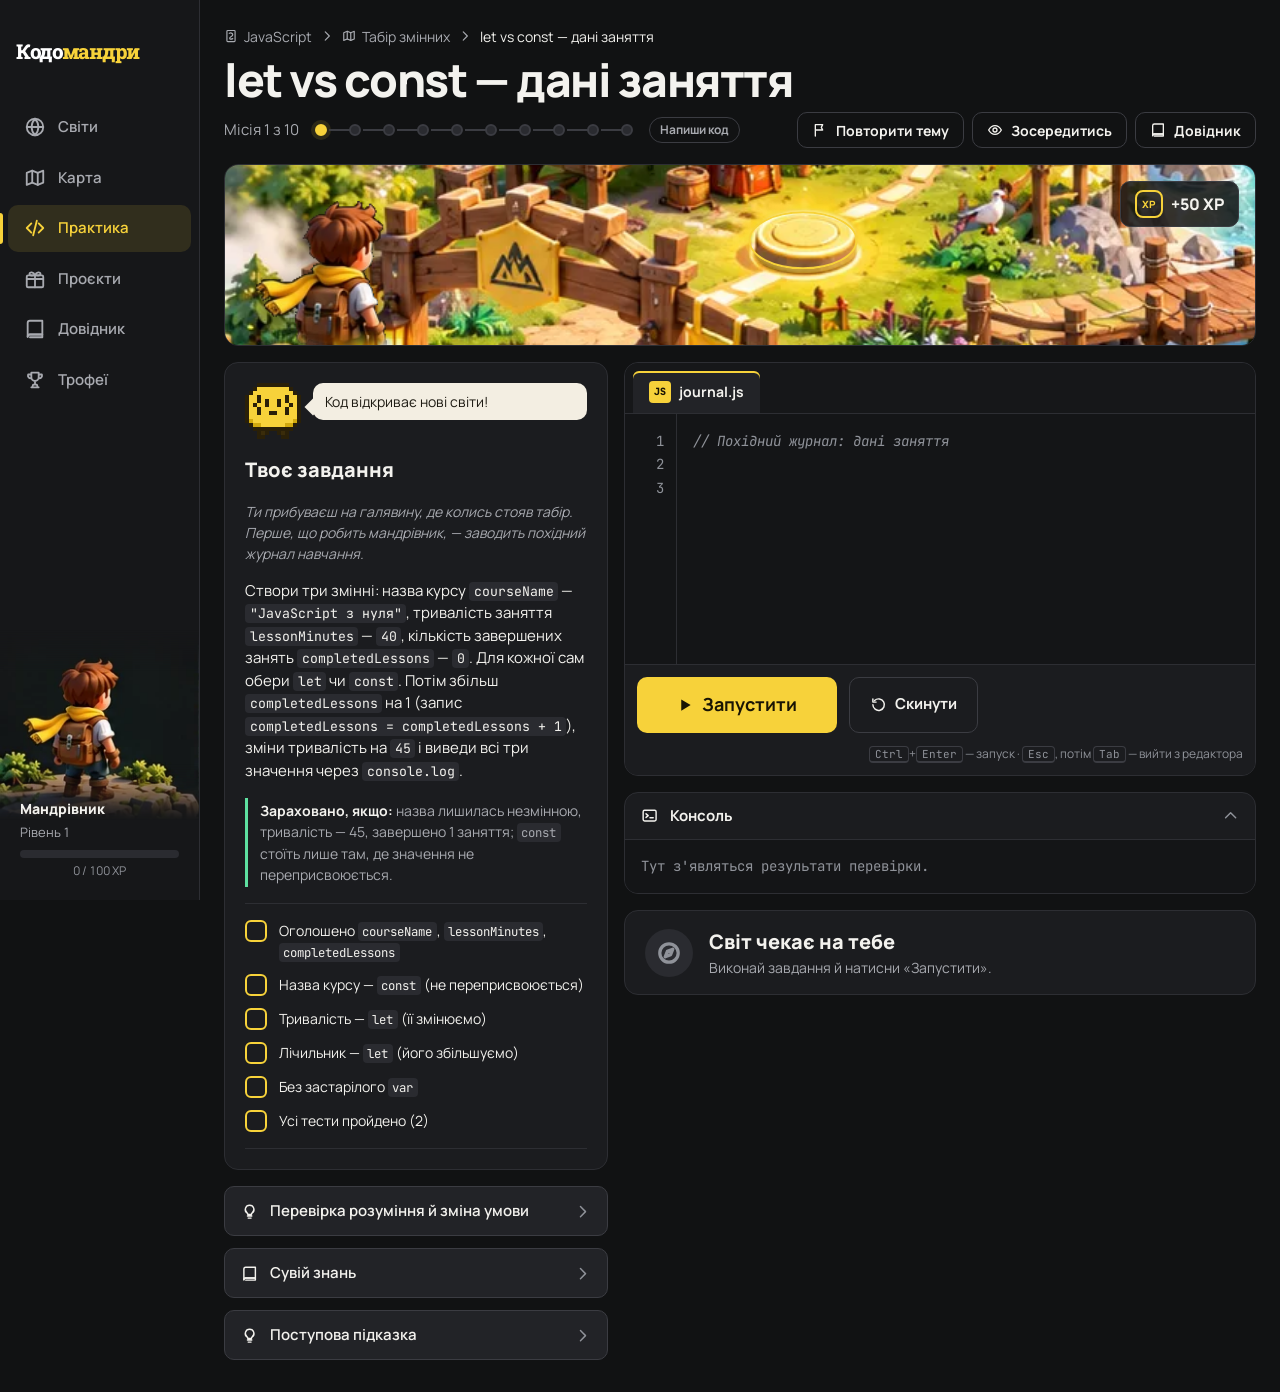
==== commit f186ec98: "style: apply slab serif to the sidebar wordmark" ====
--- a/levels/level.html
+++ b/levels/level.html
@@ -8,7 +8,7 @@
   <link rel="preconnect" href="https://fonts.googleapis.com">
   <link rel="preconnect" href="https://fonts.gstatic.com" crossorigin>
   <link rel="stylesheet" href="https://fonts.googleapis.com/css2?family=JetBrains+Mono:wght@400;600&family=Manrope:wght@500;600;700;800&display=swap">
-  <link rel="stylesheet" href="../css/style.css?v=20261027v">
+  <link rel="stylesheet" href="../css/style.css?v=20261027w">
   <link rel="icon" type="image/png" sizes="1254x1254" href="../assets/brand/kodomandry-icon.png">
 </head>
 <body data-page="mission">
@@ -37,20 +37,20 @@
       });
     })();
   </script>
-  <script src="../js/storage.js?v=20261027v"></script>
-  <script src="../js/worlds.js?v=20261027v"></script>
-  <script src="../js/levels.js?v=20261027v"></script>
-  <script src="../js/levels-checks.js?v=20261027v"></script>
-  <script src="../js/levels-web.js?v=20261027v"></script>
-  <script src="../js/game.js?v=20261027v"></script>
-  <script src="../js/art.js?v=20261027v"></script>
-  <script src="../js/art-web.js?v=20261027v"></script>
-  <script src="../js/locations-art.js?v=20261027v"></script>
-  <script src="../js/scene.js?v=20261027v"></script>
-  <script src="../js/ui.js?v=20261027v"></script>
-  <script src="../js/learning-ui.js?v=20261027v"></script>
-  <script src="../js/handbook.js?v=20261027v"></script>
-  <script src="../js/checker.js?v=20261027v"></script>
-  <script src="../js/mission.js?v=20261027v"></script>
+  <script src="../js/storage.js?v=20261027w"></script>
+  <script src="../js/worlds.js?v=20261027w"></script>
+  <script src="../js/levels.js?v=20261027w"></script>
+  <script src="../js/levels-checks.js?v=20261027w"></script>
+  <script src="../js/levels-web.js?v=20261027w"></script>
+  <script src="../js/game.js?v=20261027w"></script>
+  <script src="../js/art.js?v=20261027w"></script>
+  <script src="../js/art-web.js?v=20261027w"></script>
+  <script src="../js/locations-art.js?v=20261027w"></script>
+  <script src="../js/scene.js?v=20261027w"></script>
+  <script src="../js/ui.js?v=20261027w"></script>
+  <script src="../js/learning-ui.js?v=20261027w"></script>
+  <script src="../js/handbook.js?v=20261027w"></script>
+  <script src="../js/checker.js?v=20261027w"></script>
+  <script src="../js/mission.js?v=20261027w"></script>
 </body>
 </html>
--- a/css/style.css
+++ b/css/style.css
@@ -4,6 +4,15 @@
    м'ятно-зелені стани успіху. Піксель-арт — лише в canvas,
    увесь текст і UI — сучасні й читабельні.
    ========================================================= */
+
+@font-face {
+  font-family: "Roboto Slab";
+  src: url("../assets/fonts/roboto-slab-cyrillic-800.woff2") format("woff2");
+  font-style: normal;
+  font-weight: 800;
+  font-display: swap;
+  unicode-range: U+0400-045F, U+0490-0491;
+}
 
 :root {
   --bg: #111213;
@@ -100,8 +109,11 @@
 }
 
 .logo { display: flex; align-items: center; padding: 0 var(--s4); text-decoration: none; min-height: 56px; }
-.logo-wordmark { color: var(--text); font-size: 19px; font-weight: 800; letter-spacing: -0.035em; line-height: 1.2; }
-.logo:hover .logo-wordmark { color: var(--yellow); }
+.logo-wordmark { display: inline-flex; white-space: nowrap; font-family: "Roboto Slab", Georgia, serif; font-size: clamp(20px, 1.6vw, 24px); font-weight: 800; letter-spacing: -0.055em; line-height: 1.2; }
+.logo-wordmark-main { color: #fff; transition: color 0.18s ease; }
+.logo-wordmark-accent { color: var(--yellow); transition: color 0.18s ease; }
+.logo:hover .logo-wordmark-main, .logo:focus-visible .logo-wordmark-main { color: var(--yellow-hover); }
+.logo:hover .logo-wordmark-accent, .logo:focus-visible .logo-wordmark-accent { color: var(--text); }
 
 .nav ul { display: flex; flex-direction: column; gap: var(--s1); padding: 0 var(--s2); }
 .nav-link {
